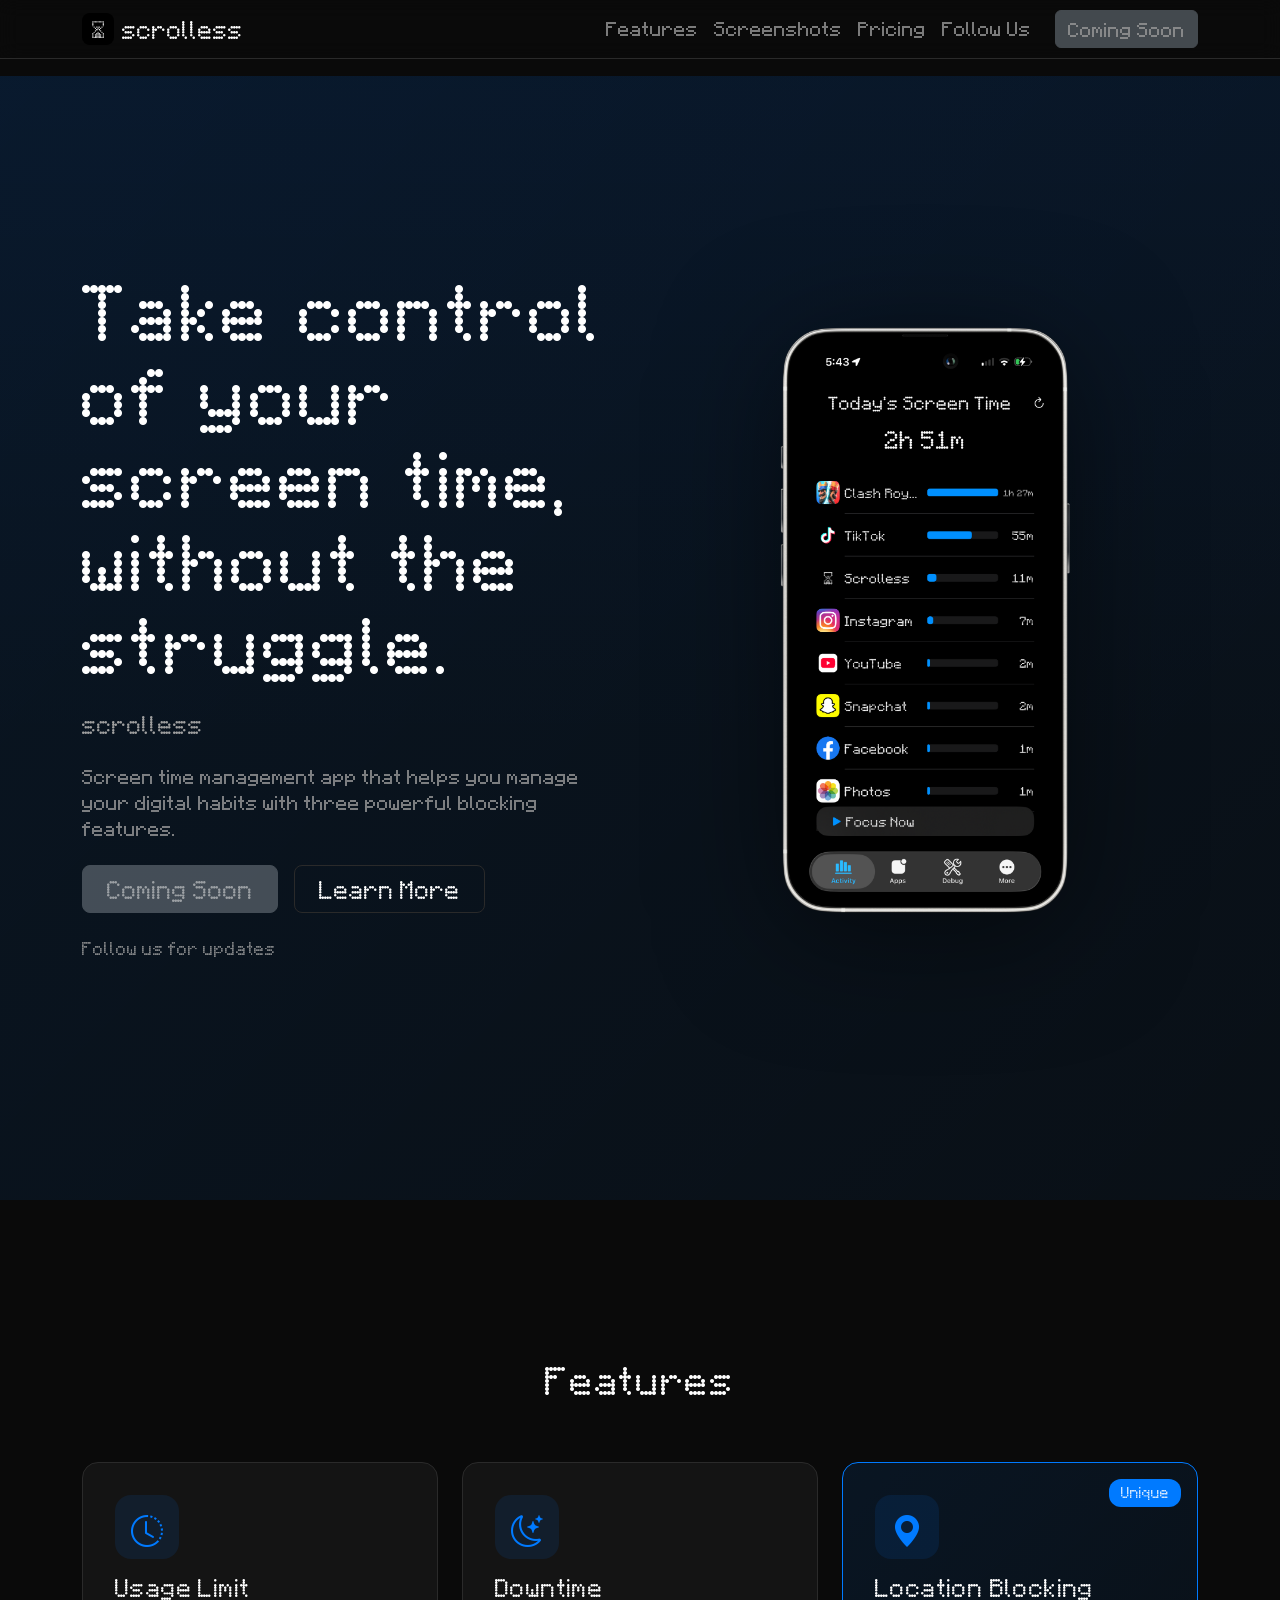
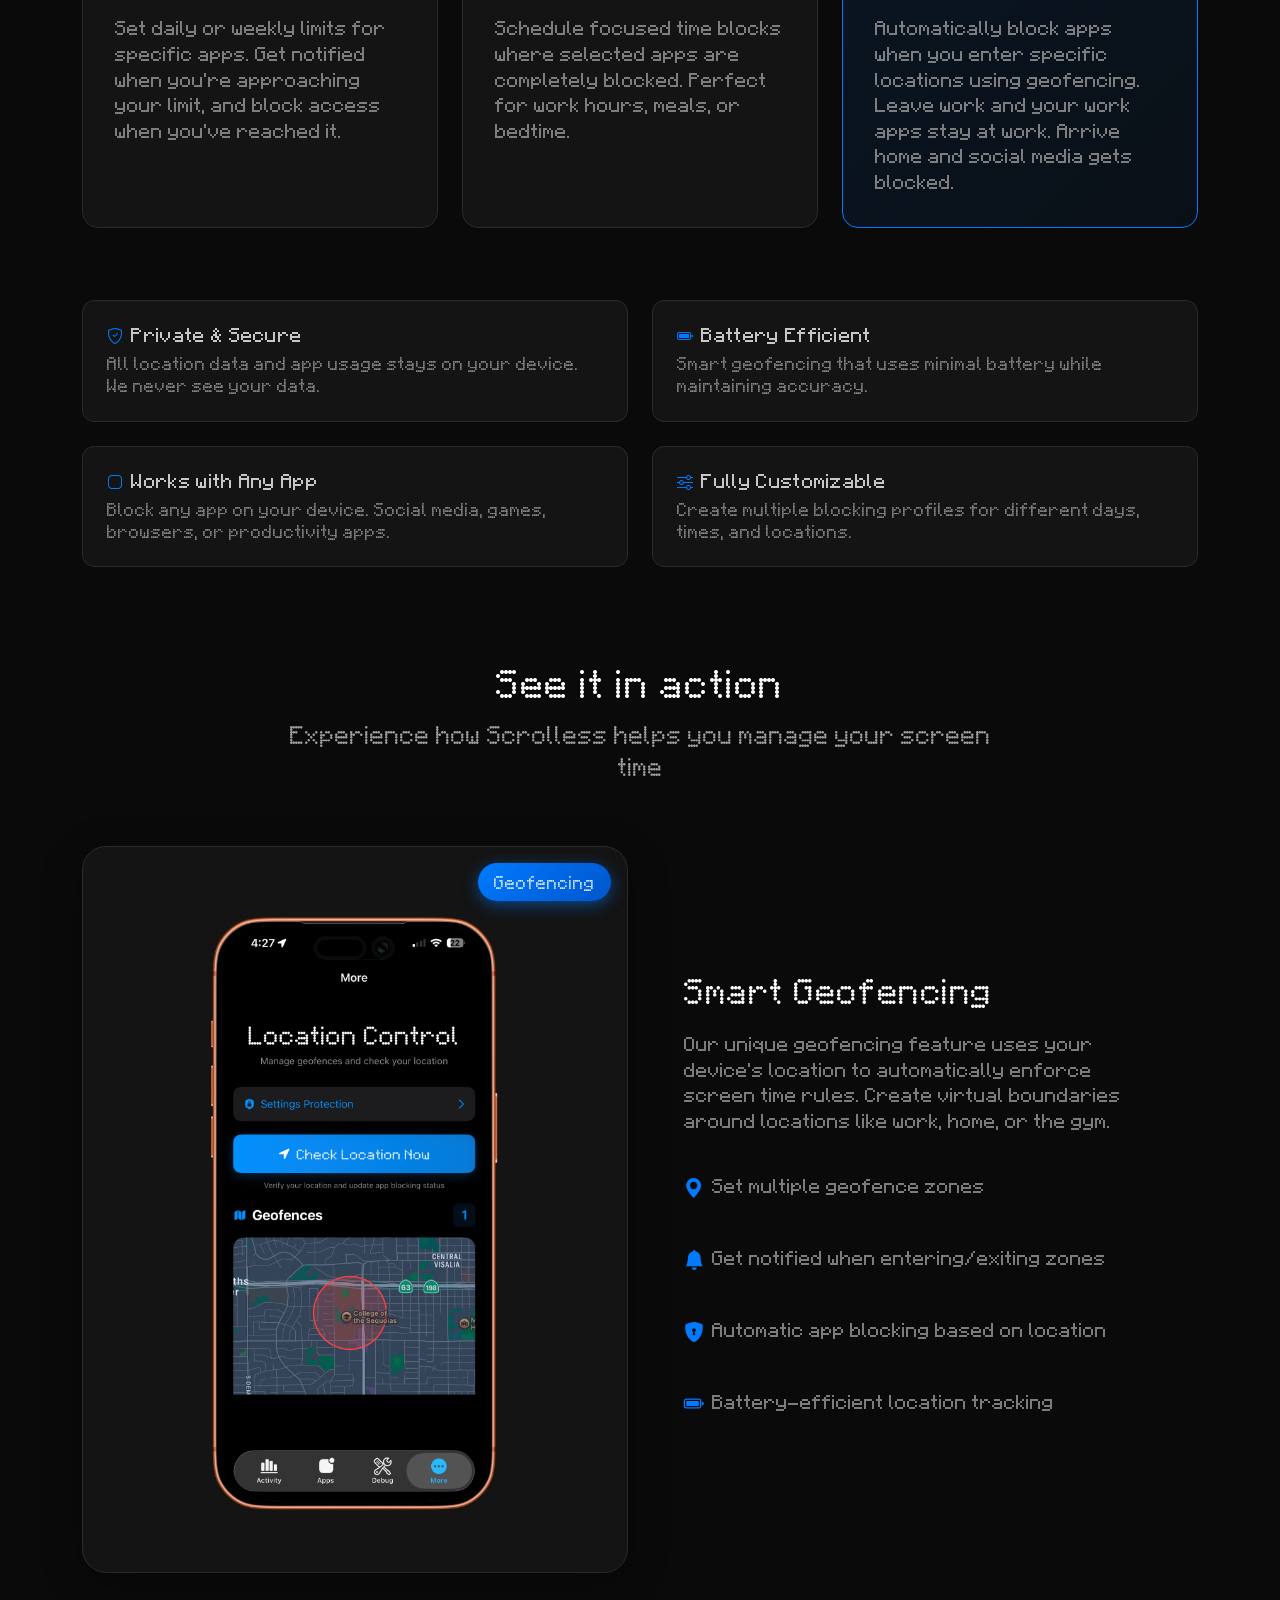
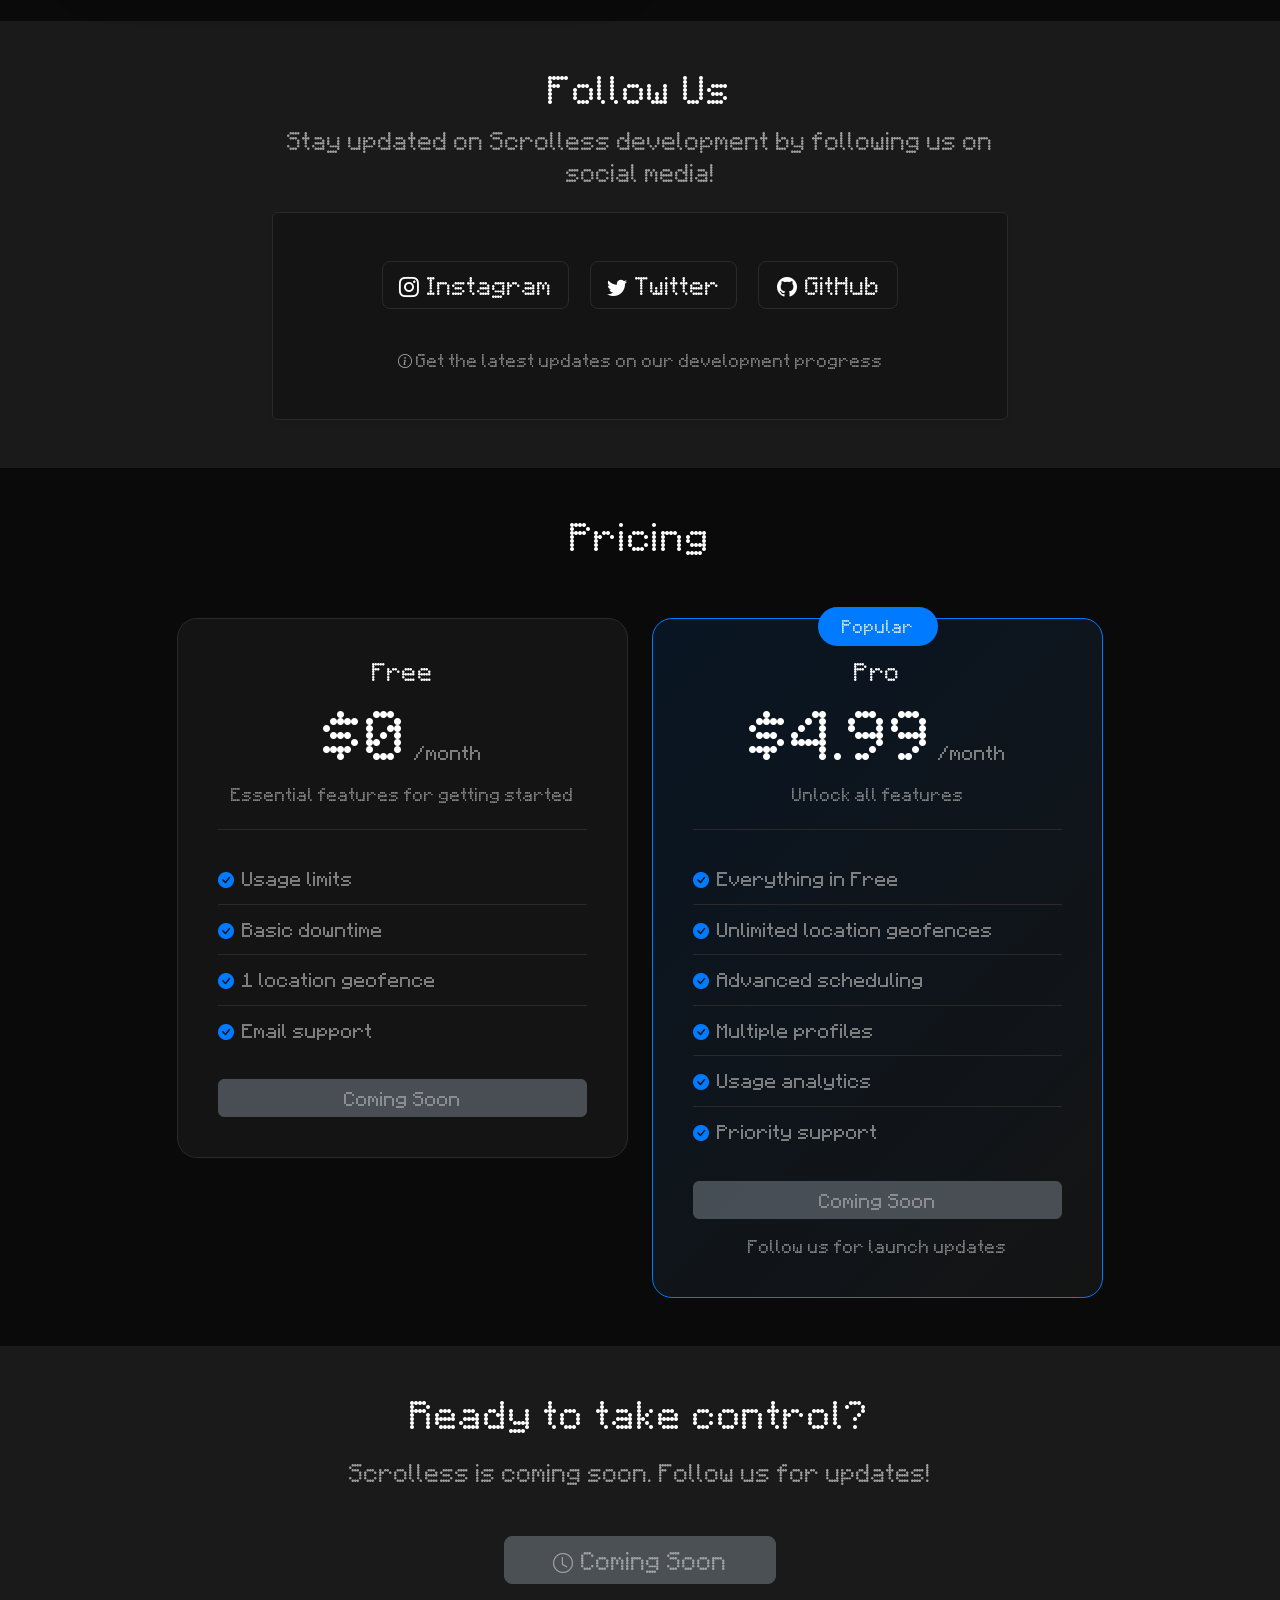
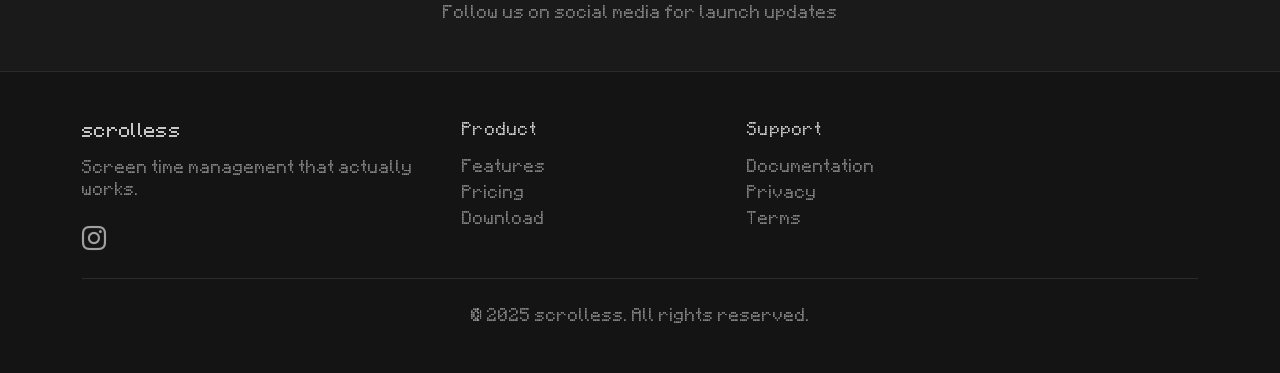
==== index.html @ 37e8c28b "Add files via upload initial website upload" ====
<!doctype html>
<html lang="en">
  <head>
    <meta charset="utf-8" />
    <meta name="viewport" content="width=device-width, initial-scale=1" />
    <title>Scrolless - Screen Time Management</title>
    <meta name="description" content="Take control of your screen time with Scrolless. Usage limits, downtime, and location-based blocking." />
    <!-- Bootstrap CSS (CDN) -->
    <link href="https://cdn.jsdelivr.net/npm/bootstrap@5.3.2/dist/css/bootstrap.min.css" rel="stylesheet" integrity="sha384-T3c6CoIi6uLrA9TneNEoa7RxnatzjcDSCmG1MXxSR1GAsXEV/Dwwykc2MPK8M2HN" crossorigin="anonymous">
    <!-- Bootstrap Icons -->
    <link rel="stylesheet" href="https://cdn.jsdelivr.net/npm/bootstrap-icons@1.11.3/font/bootstrap-icons.min.css">
    <link rel="stylesheet" href="styles/custom.css">
  </head>
  <body>
    <header>
      <nav class="navbar navbar-expand-lg navbar-dark fixed-top">
        <div class="container">
          <a class="navbar-brand d-flex align-items-center gap-2" href="#">
            <img src="assets/logo.svg" alt="Scrolless Logo" width="32" height="32">
            <span class="fw-bold">scrolless</span>
          </a>
          <button class="navbar-toggler" type="button" data-bs-toggle="collapse" data-bs-target="#navMenu" aria-controls="navMenu" aria-expanded="false" aria-label="Toggle navigation">
            <span class="navbar-toggler-icon"></span>
          </button>
          <div class="collapse navbar-collapse" id="navMenu">
            <ul class="navbar-nav ms-auto mb-2 mb-lg-0 align-items-center">
              <li class="nav-item"><a class="nav-link" href="#features">Features</a></li>
              <li class="nav-item"><a class="nav-link" href="#screenshots">Screenshots</a></li>
              <li class="nav-item"><a class="nav-link" href="#pricing">Pricing</a></li>
              <li class="nav-item"><a class="nav-link" href="#notify">Follow Us</a></li>
            </ul>
            <div class="btn btn-secondary ms-lg-3 disabled">Coming Soon</div>
          </div>
        </div>
      </nav>
    </header>

    <main>
      <section id="home" class="hero">
        <div class="container">
          <div class="row align-items-center min-vh-100">
            <div class="col-lg-6 order-2 order-lg-1">
              <h1 class="display-3 fw-bold mb-4">Take control of your screen time, without the struggle.</h1>
              <p class="lead mb-4 text-muted">scrolless</p>
              <p class="mb-4 text-muted">Screen time management app that helps you manage your digital habits with three powerful blocking features.</p>
              <div class="d-flex flex-wrap gap-3 mb-4">
                <div class="btn btn-secondary btn-lg px-4 disabled">
                  Coming Soon
                </div>
                <a class="btn btn-outline-light btn-lg px-4" href="#features">
                  Learn More
                </a>
              </div>
              <p class="text-muted small">Follow us for updates</p>
            </div>
            <div class="col-lg-6 mt-5 mt-lg-0 text-center order-1 order-lg-2">
              <div class="phone-mockup">
                <img src="assets/iphone1.png" alt="Scrolless app on iPhone" class="phone-image">
              </div>
            </div>
          </div>
        </div>
      </section>

      <section id="features" class="py-5">
        <div class="container">
          <div class="row text-center mb-5">
            <div class="col-lg-8 mx-auto">
              <h2 class="fw-bold mb-3 scroll-animate">Features</h2>
            </div>
          </div>
          <div class="row g-4 mb-5">
            <div class="col-md-4">
              <div class="feature-card h-100 scroll-animate scroll-animate-delay-1">
                <div class="feature-icon mb-3">
                  <i class="bi bi-clock-history"></i>
                </div>
                <h5 class="fw-bold mb-3">Usage Limit</h5>
                <p class="text-muted mb-0">Set daily or weekly limits for specific apps. Get notified when you're approaching your limit, and block access when you've reached it.</p>
              </div>
            </div>
            <div class="col-md-4">
              <div class="feature-card h-100 scroll-animate scroll-animate-delay-2">
                <div class="feature-icon mb-3">
                  <i class="bi bi-moon-stars"></i>
                </div>
                <h5 class="fw-bold mb-3">Downtime</h5>
                <p class="text-muted mb-0">Schedule focused time blocks where selected apps are completely blocked. Perfect for work hours, meals, or bedtime.</p>
              </div>
            </div>
            <div class="col-md-4">
              <div class="feature-card featured h-100 scroll-animate scroll-animate-delay-3">
                <div class="badge-new">Unique</div>
                <div class="feature-icon mb-3">
                  <i class="bi bi-geo-alt-fill"></i>
                </div>
                <h5 class="fw-bold mb-3">Location Blocking</h5>
                <p class="text-muted mb-0">Automatically block apps when you enter specific locations using geofencing. Leave work and your work apps stay at work. Arrive home and social media gets blocked.</p>
              </div>
            </div>
          </div>

          <div class="row g-4 mt-2">
            <div class="col-md-6">
              <div class="feature-detail scroll-animate">
                <h6 class="fw-bold mb-2"><i class="bi bi-shield-check me-2"></i>Private & Secure</h6>
                <p class="text-muted small mb-0">All location data and app usage stays on your device. We never see your data.</p>
              </div>
            </div>
            <div class="col-md-6">
              <div class="feature-detail scroll-animate scroll-animate-delay-1">
                <h6 class="fw-bold mb-2"><i class="bi bi-battery-full me-2"></i>Battery Efficient</h6>
                <p class="text-muted small mb-0">Smart geofencing that uses minimal battery while maintaining accuracy.</p>
              </div>
            </div>
            <div class="col-md-6">
              <div class="feature-detail scroll-animate scroll-animate-delay-2">
                <h6 class="fw-bold mb-2"><i class="bi bi-app me-2"></i>Works with Any App</h6>
                <p class="text-muted small mb-0">Block any app on your device. Social media, games, browsers, or productivity apps.</p>
              </div>
            </div>
            <div class="col-md-6">
              <div class="feature-detail scroll-animate scroll-animate-delay-3">
                <h6 class="fw-bold mb-2"><i class="bi bi-sliders me-2"></i>Fully Customizable</h6>
                <p class="text-muted small mb-0">Create multiple blocking profiles for different days, times, and locations.</p>
              </div>
            </div>
          </div>
        </div>
      </section>

      <section id="screenshots" class="py-5">
        <div class="container">
          <div class="row text-center mb-5">
            <div class="col-lg-8 mx-auto">
              <h2 class="fw-bold mb-3 scroll-animate">See it in action</h2>
              <p class="lead text-muted scroll-animate scroll-animate-delay-1">Experience how Scrolless helps you manage your screen time</p>
            </div>
          </div>
          <div class="row g-4 align-items-center">
            <div class="col-lg-6">
              <div class="screenshot-card scroll-animate scroll-animate-delay-1">
                <div class="screenshot-badge">Geofencing</div>
                <img src="assets/iphonegeo.png" alt="Geofencing feature" class="screenshot-image">
                <div class="screenshot-overlay">
                  <h5 class="fw-bold mb-2">Location-Based Blocking</h5>
                  <p class="text-muted small mb-0">Set up geofences to automatically block apps when you enter specific locations</p>
                </div>
              </div>
            </div>
            <div class="col-lg-6">
              <div class="screenshot-content scroll-animate scroll-animate-delay-2">
                <h3 class="fw-bold mb-4">Smart Geofencing</h3>
                <p class="text-muted mb-4">Our unique geofencing feature uses your device's location to automatically enforce screen time rules. Create virtual boundaries around locations like work, home, or the gym.</p>
                <ul class="screenshot-features">
                  <li class="mb-3">
                    <i class="bi bi-geo-alt-fill text-primary me-2"></i>
                    <span>Set multiple geofence zones</span>
                  </li>
                  <li class="mb-3">
                    <i class="bi bi-bell-fill text-primary me-2"></i>
                    <span>Get notified when entering/exiting zones</span>
                  </li>
                  <li class="mb-3">
                    <i class="bi bi-shield-lock-fill text-primary me-2"></i>
                    <span>Automatic app blocking based on location</span>
                  </li>
                  <li class="mb-3">
                    <i class="bi bi-battery-full text-primary me-2"></i>
                    <span>Battery-efficient location tracking</span>
                  </li>
                </ul>
              </div>
            </div>
          </div>
        </div>
      </section>

      <section id="notify" class="py-5 bg-section">
        <div class="container">
          <div class="row justify-content-center">
            <div class="col-lg-8 text-center">
              <div class="scroll-animate">
                <h2 class="fw-bold mb-3">Follow Us</h2>
                <p class="lead text-muted mb-4">Stay updated on Scrolless development by following us on social media!</p>
              </div>
              <div class="card shadow-sm border-0 bg-secondary scroll-animate scroll-animate-delay-1">
                <div class="card-body p-4 p-md-5">
                  <div class="social-links">
                    <a href="https://www.instagram.com/scrollesshq/" target="_blank" rel="noopener noreferrer" class="btn btn-outline-light btn-lg me-3 mb-3">
                      <i class="bi bi-instagram me-2"></i>Instagram
                    </a>
                    <a href="#" class="btn btn-outline-light btn-lg me-3 mb-3">
                      <i class="bi bi-twitter me-2"></i>Twitter
                    </a>
                    <a href="#" class="btn btn-outline-light btn-lg mb-3">
                      <i class="bi bi-github me-2"></i>GitHub
                    </a>
                  </div>
                  <div class="mt-4">
                    <p class="text-muted small mb-0">
                      <i class="bi bi-info-circle me-1"></i>Get the latest updates on our development progress
                    </p>
                  </div>
                </div>
              </div>
            </div>
          </div>
        </div>
      </section>

      <section id="pricing" class="py-5">
        <div class="container">
          <div class="row text-center mb-5">
            <div class="col-lg-8 mx-auto">
              <h2 class="fw-bold mb-3 scroll-animate">Pricing</h2>
            </div>
          </div>
          <div class="row g-4 justify-content-center">
            <div class="col-md-6 col-lg-5">
              <div class="pricing-card scroll-animate scroll-animate-delay-1">
                <div class="pricing-header mb-4">
                  <h5 class="fw-bold mb-2">Free</h5>
                  <div class="pricing-amount">
                    <span class="display-4 fw-bold">$0</span>
                    <span class="text-muted">/month</span>
                  </div>
                  <p class="text-muted small mb-0">Essential features for getting started</p>
                </div>
                <ul class="pricing-features mb-4">
                  <li><i class="bi bi-check-circle-fill me-2"></i>Usage limits</li>
                  <li><i class="bi bi-check-circle-fill me-2"></i>Basic downtime</li>
                  <li><i class="bi bi-check-circle-fill me-2"></i>1 location geofence</li>
                  <li><i class="bi bi-check-circle-fill me-2"></i>Email support</li>
                </ul>
                <div class="btn btn-secondary w-100 disabled">Coming Soon</div>
              </div>
            </div>
            <div class="col-md-6 col-lg-5">
              <div class="pricing-card featured scroll-animate scroll-animate-delay-2">
                <div class="badge-popular">Popular</div>
                <div class="pricing-header mb-4">
                  <h5 class="fw-bold mb-2">Pro</h5>
                  <div class="pricing-amount">
                    <span class="display-4 fw-bold">$4.99</span>
                    <span class="text-muted">/month</span>
                  </div>
                  <p class="text-muted small mb-0">Unlock all features</p>
                </div>
                <ul class="pricing-features mb-4">
                  <li><i class="bi bi-check-circle-fill me-2"></i>Everything in Free</li>
                  <li><i class="bi bi-check-circle-fill me-2"></i>Unlimited location geofences</li>
                  <li><i class="bi bi-check-circle-fill me-2"></i>Advanced scheduling</li>
                  <li><i class="bi bi-check-circle-fill me-2"></i>Multiple profiles</li>
                  <li><i class="bi bi-check-circle-fill me-2"></i>Usage analytics</li>
                  <li><i class="bi bi-check-circle-fill me-2"></i>Priority support</li>
                </ul>
                <div class="btn btn-secondary w-100 disabled">Coming Soon</div>
                <p class="text-muted small text-center mt-3 mb-0">Follow us for launch updates</p>
              </div>
            </div>
          </div>
        </div>
      </section>

      <section id="download" class="py-5 bg-section text-center">
        <div class="container">
          <div class="row justify-content-center">
            <div class="col-lg-8">
              <h2 class="fw-bold mb-4 scroll-animate">Ready to take control?</h2>
              <p class="lead text-muted mb-5 scroll-animate scroll-animate-delay-1">Scrolless is coming soon. Follow us for updates!</p>
              <div class="scroll-animate scroll-animate-delay-2">
                <div class="btn btn-secondary btn-lg px-5 disabled">
                  <i class="bi bi-clock me-2"></i>Coming Soon
                </div>
                <p class="text-muted small mt-3 mb-0">Follow us on social media for launch updates</p>
              </div>
            </div>
          </div>
        </div>
      </section>
    </main>

    <footer class="py-5">
      <div class="container">
        <div class="row g-4">
          <div class="col-md-6 col-lg-4">
            <h6 class="fw-bold mb-3">scrolless</h6>
            <p class="text-muted small mb-3">Screen time management that actually works.</p>
            <div class="d-flex gap-3">
              <a href="https://www.instagram.com/scrollesshq/" target="_blank" rel="noopener noreferrer" class="text-muted text-decoration-none" aria-label="Follow us on Instagram">
                <i class="bi bi-instagram" style="font-size: 1.5rem;"></i>
              </a>
            </div>
          </div>
          <div class="col-md-3 col-6">
            <h6 class="fw-bold mb-3 small">Product</h6>
            <ul class="list-unstyled">
              <li><a href="#features" class="text-muted text-decoration-none small">Features</a></li>
              <li><a href="#pricing" class="text-muted text-decoration-none small">Pricing</a></li>
              <li><a href="#download" class="text-muted text-decoration-none small">Download</a></li>
            </ul>
          </div>
          <div class="col-md-3 col-6">
            <h6 class="fw-bold mb-3 small">Support</h6>
            <ul class="list-unstyled">
              <li><a href="#" class="text-muted text-decoration-none small">Documentation</a></li>
              <li><a href="#" class="text-muted text-decoration-none small">Privacy</a></li>
              <li><a href="#" class="text-muted text-decoration-none small">Terms</a></li>
        </ul>
          </div>
        </div>
        <hr class="my-4 border-secondary">
        <div class="text-center">
          <p class="mb-0 text-muted small">© 2025 scrolless. All rights reserved.</p>
        </div>
      </div>
    </footer>

    <!-- Bootstrap JS bundle (Popper included) -->
    <script src="https://cdn.jsdelivr.net/npm/bootstrap@5.3.2/dist/js/bootstrap.bundle.min.js" integrity="sha384-C6RzsynM9kWDrMNeT87bh95OGNyZPhcTNXj1NW7RuBCsyN/o0jlpcV8Qyq46cDfL" crossorigin="anonymous"></script>
    <!-- Smooth scroll script -->
    <script>
      document.querySelectorAll('a[href^="#"]').forEach(anchor => {
        anchor.addEventListener('click', function (e) {
          e.preventDefault();
          const target = document.querySelector(this.getAttribute('href'));
          if (target) {
            const offset = 80;
            const targetPosition = target.getBoundingClientRect().top + window.pageYOffset - offset;
            window.scrollTo({
              top: targetPosition,
              behavior: 'smooth'
            });
          }
        });
      });

      // Scroll animation observer
      const observerOptions = {
        threshold: 0.2,
        rootMargin: '0px 0px -100px 0px'
      };

      const observer = new IntersectionObserver((entries) => {
        entries.forEach(entry => {
          if (entry.isIntersecting) {
            entry.target.classList.add('animated');
            observer.unobserve(entry.target);
          }
        });
      }, observerOptions);

      // Observe all elements with scroll-animate class
      document.querySelectorAll('.scroll-animate').forEach(el => {
        observer.observe(el);
      });

      // Navbar scroll effect
      const navbar = document.querySelector('.navbar');
      let lastScroll = 0;

      window.addEventListener('scroll', () => {
        const currentScroll = window.pageYOffset;
        
        if (currentScroll > 50) {
          navbar.classList.add('scrolled');
        } else {
          navbar.classList.remove('scrolled');
        }

        lastScroll = currentScroll;
      });

      // Add parallax effect to hero section
      window.addEventListener('scroll', () => {
        const scrolled = window.pageYOffset;
        const hero = document.querySelector('.hero');
        if (hero && scrolled < window.innerHeight) {
          hero.style.transform = `translateY(${scrolled * 0.5}px)`;
          hero.style.opacity = 1 - (scrolled / window.innerHeight) * 0.5;
        }
      });

      // Add cursor trail effect (optional modern touch)
      let cursorTrail = [];
      const maxTrailLength = 20;

      document.addEventListener('mousemove', (e) => {
        cursorTrail.push({ x: e.clientX, y: e.clientY, time: Date.now() });
        
        if (cursorTrail.length > maxTrailLength) {
          cursorTrail.shift();
        }

        // Remove old trail points
        cursorTrail = cursorTrail.filter(point => Date.now() - point.time < 1000);
      });

      // Social media link tracking (optional analytics)
      document.querySelectorAll('.social-links a').forEach(link => {
        link.addEventListener('click', function() {
          // Optional: Add analytics tracking here
          console.log('Social media link clicked:', this.href);
        });
      });
    </script>
  </body>
</html>
---- styles/custom.css ----
/* Dark mode theme for Scrolless */

/* Custom Font */
@font-face {
  font-family: 'Minecart LCD';
  src: url('../fonts/Minecart LCD.ttf') format('truetype');
  font-weight: normal;
  font-style: normal;
  font-display: swap;
  font-feature-settings: normal;
}

:root {
  --bs-primary: #007AFF;
  --bs-primary-rgb: 0, 122, 255;
  --bg-primary: #0a0a0a;
  --bg-secondary: #141414;
  --bg-section: #1a1a1a;
  --text-primary: #ffffff;
  --text-secondary: #a0a0a0;
  --border-color: #2a2a2a;
}

* {
  scroll-behavior: smooth;
  font-family: 'Minecart LCD', monospace !important;
  -webkit-font-smoothing: antialiased;
  -moz-osx-font-smoothing: grayscale;
  text-rendering: optimizeLegibility;
}

/* Ensure text maintains 1:1 aspect ratio - no squishing or stretching */
*, *::before, *::after {
  font-stretch: normal;
  font-variation-settings: normal;
}

/* Prevent text distortion - text elements should never be scaled or skewed */
h1, h2, h3, h4, h5, h6, p, span, a, li, td, th, label, .text-muted, .lead, small, .small, .fw-bold, .fw-semibold {
  font-stretch: normal !important;
  transform: none !important;
  font-variation-settings: normal !important;
}

/* Ensure text inside transformed containers maintains aspect ratio */
.feature-card:hover h5,
.feature-card:hover p,
.screenshot-card:hover h5,
.screenshot-card:hover p,
.review-card:hover p,
.pricing-card:hover h5,
.pricing-card:hover p {
  transform: none !important;
  font-stretch: normal !important;
}

body {
  font-family: 'Minecart LCD', monospace;
  background-color: var(--bg-primary);
  color: var(--text-primary);
  padding-top: 76px;
  line-height: 1.6;
  font-stretch: normal;
  font-variation-settings: normal;
}

/* Ensure all text elements maintain 1:1 aspect ratio */
body, p, span, div, a, li, ul, ol, td, th, label, input, textarea, select, button {
  font-stretch: normal !important;
  font-variation-settings: normal !important;
}

/* Navbar */
.navbar {
  background-color: rgba(10, 10, 10, 0.8) !important;
  backdrop-filter: blur(10px);
  border-bottom: 1px solid var(--border-color);
}

.navbar-brand {
  color: var(--text-primary) !important;
  font-size: 1.25rem;
}

.navbar-brand img {
  border-radius: 8px;
  object-fit: cover;
}

.nav-link {
  color: var(--text-secondary) !important;
  transition: color 0.2s ease;
}

.nav-link:hover {
  color: var(--text-primary) !important;
}

/* Hero Section */
.hero {
  background: var(--bg-primary);
  padding: 6rem 0 8rem 0;
  min-height: 100vh;
  display: flex;
  align-items: center;
  margin-bottom: 4rem;
  position: relative;
  z-index: 1;
}

/* Features Section */
#features {
  padding-top: 6rem !important;
  position: relative;
  z-index: 2;
}

.min-vh-100 {
  min-height: 100vh;
}

/* Phone Mockup */
.phone-mockup {
  position: relative;
  display: inline-block;
}

.phone-image {
  max-width: 100%;
  height: auto;
  max-height: 600px;
  width: auto;
  display: block;
  margin: 0 auto;
  filter: drop-shadow(0 20px 60px rgba(0, 0, 0, .5));
  animation: slideUpFadeIn 1s ease-out;
}

@keyframes slideUpFadeIn {
  from {
    opacity: 0;
    transform: translateY(600px);
  }
  to {
    opacity: 1;
    transform: translateY(0);
  }
}

/* Scroll Animation Classes */
.scroll-animate {
  opacity: 0;
  transform: translateY(40px);
  transition: opacity 0.6s ease-out, transform 0.6s ease-out;
}

.scroll-animate.animated {
  opacity: 1;
  transform: translateY(0);
}

.scroll-animate-delay-1 {
  transition-delay: 0.1s;
}

.scroll-animate-delay-2 {
  transition-delay: 0.2s;
}

.scroll-animate-delay-3 {
  transition-delay: 0.3s;
}

/* Modern Animations */
@keyframes float {
  0%, 100% {
    transform: translateY(0px);
  }
  50% {
    transform: translateY(-20px);
  }
}

@keyframes gradient {
  0% {
    background-position: 0% 50%;
  }
  50% {
    background-position: 100% 50%;
  }
  100% {
    background-position: 0% 50%;
  }
}

@keyframes glow {
  0%, 100% {
    box-shadow: 0 0 20px rgba(0, 122, 255, 0.3);
  }
  50% {
    box-shadow: 0 0 40px rgba(0, 122, 255, 0.6);
  }
}

@keyframes pulse {
  0%, 100% {
    transform: scale(1);
  }
  50% {
    transform: scale(1.05);
  }
}

@keyframes slideInLeft {
  from {
    opacity: 0;
    transform: translateX(-50px);
  }
  to {
    opacity: 1;
    transform: translateX(0);
  }
}

@keyframes slideInRight {
  from {
    opacity: 0;
    transform: translateX(50px);
  }
  to {
    opacity: 1;
    transform: translateX(0);
  }
}

/* Floating animation for hero phone */
.phone-image {
  animation: slideUpFadeIn 1s ease-out, float 6s ease-in-out infinite 1s;
}

/* Gradient background animation */
.hero {
  background: linear-gradient(180deg, rgba(0, 102, 255, 0.05), transparent 60%);
  position: relative;
  overflow: hidden;
}

.hero::before {
  content: '';
  position: absolute;
  top: 0;
  left: 0;
  right: 0;
  bottom: 0;
  background: linear-gradient(135deg, rgba(0, 122, 255, 0.1) 0%, rgba(0, 122, 255, 0.05) 50%, transparent 100%);
  background-size: 200% 200%;
  animation: gradient 15s ease infinite;
  pointer-events: none;
  z-index: 0;
}

.hero > .container {
  position: relative;
  z-index: 1;
}

/* Enhanced button hover effects */
.btn-primary {
  position: relative;
  overflow: hidden;
  transition: all 0.3s ease;
}

.btn-primary::before {
  content: '';
  position: absolute;
  top: 50%;
  left: 50%;
  width: 0;
  height: 0;
  border-radius: 50%;
  background: rgba(255, 255, 255, 0.3);
  transform: translate(-50%, -50%);
  transition: width 0.6s, height 0.6s;
}

.btn-primary:hover::before {
  width: 300px;
  height: 300px;
}

.btn-primary:hover {
  transform: translateY(-2px);
  box-shadow: 0 10px 30px rgba(0, 122, 255, 0.5);
}

/* Feature Cards Enhanced */
.feature-card {
  background: var(--bg-secondary);
  border: 1px solid var(--border-color);
  border-radius: 16px;
  padding: 2rem;
  transition: all 0.4s cubic-bezier(0.175, 0.885, 0.32, 1.275);
  position: relative;
  overflow: hidden;
}

.feature-card::before {
  content: '';
  position: absolute;
  top: 0;
  left: -100%;
  width: 100%;
  height: 100%;
  background: linear-gradient(90deg, transparent, rgba(0, 122, 255, 0.1), transparent);
  transition: left 0.5s;
}

.feature-card:hover::before {
  left: 100%;
}

.feature-card:hover {
  transform: translateY(-8px) scale(1.02);
  border-color: var(--bs-primary);
  box-shadow: 0 20px 40px rgba(0, 122, 255, 0.3);
}

.feature-icon {
  transition: all 0.4s ease;
}

.feature-card:hover .feature-icon {
  transform: scale(1.1) rotate(5deg);
  animation: glow 2s ease-in-out infinite;
}

/* Screenshot Section */
.screenshot-card {
  position: relative;
  border-radius: 24px;
  overflow: hidden;
  background: var(--bg-secondary);
  border: 1px solid var(--border-color);
  transition: all 0.4s cubic-bezier(0.175, 0.885, 0.32, 1.275);
  box-shadow: 0 10px 40px rgba(0, 0, 0, 0.3);
}

.screenshot-card:hover {
  transform: translateY(-10px) scale(1.02);
  box-shadow: 0 20px 60px rgba(0, 122, 255, 0.4);
  border-color: var(--bs-primary);
}

.screenshot-badge {
  position: absolute;
  top: 1rem;
  right: 1rem;
  background: linear-gradient(135deg, var(--bs-primary), #0056CC);
  color: white;
  padding: 0.5rem 1rem;
  border-radius: 20px;
  font-size: 0.875rem;
  font-weight: normal;
  z-index: 2;
  animation: pulse 2s ease-in-out infinite;
  box-shadow: 0 4px 15px rgba(0, 122, 255, 0.5);
}

.screenshot-image {
  width: 100%;
  height: auto;
  display: block;
  transition: transform 0.6s cubic-bezier(0.175, 0.885, 0.32, 1.275);
}

.screenshot-card:hover .screenshot-image {
  transform: scale(1.1);
}

.screenshot-overlay {
  position: absolute;
  bottom: 0;
  left: 0;
  right: 0;
  background: linear-gradient(to top, rgba(0, 0, 0, 0.9), transparent);
  padding: 2rem;
  transform: translateY(100%);
  transition: transform 0.4s ease;
}

.screenshot-card:hover .screenshot-overlay {
  transform: translateY(0);
}

.screenshot-card-small {
  background: var(--bg-secondary);
  border: 1px solid var(--border-color);
  border-radius: 16px;
  overflow: hidden;
  transition: all 0.4s ease;
  cursor: pointer;
}

.screenshot-card-small:hover {
  transform: translateY(-8px);
  border-color: var(--bs-primary);
  box-shadow: 0 15px 40px rgba(0, 122, 255, 0.3);
}

.screenshot-card-small .screenshot-image {
  transition: transform 0.4s ease;
}

.screenshot-card-small:hover .screenshot-image {
  transform: scale(1.1);
}

.screenshot-caption {
  padding: 1.5rem;
  background: var(--bg-secondary);
}

.screenshot-content {
  padding: 2rem;
}

.screenshot-features {
  list-style: none;
  padding: 0;
}

.screenshot-features li {
  display: flex;
  align-items: center;
  padding: 0.75rem 0;
  color: var(--text-secondary);
  transition: all 0.3s ease;
}

.screenshot-features li:hover {
  color: var(--text-primary);
  transform: translateX(10px);
}

.screenshot-features i {
  font-size: 1.25rem;
}

/* Navbar glow on scroll */
.navbar {
  transition: all 0.3s ease;
}

.navbar.scrolled {
  background-color: rgba(10, 10, 10, 0.95) !important;
  box-shadow: 0 4px 20px rgba(0, 122, 255, 0.2);
}

/* Review cards enhanced */
.review-card {
  transition: all 0.4s ease;
  position: relative;
}

.review-card::after {
  content: '';
  position: absolute;
  top: 0;
  left: 0;
  right: 0;
  bottom: 0;
  border-radius: 16px;
  padding: 2px;
  background: linear-gradient(135deg, var(--bs-primary), transparent);
  -webkit-mask: linear-gradient(#fff 0 0) content-box, linear-gradient(#fff 0 0);
  -webkit-mask-composite: xor;
  mask: linear-gradient(#fff 0 0) content-box, linear-gradient(#fff 0 0);
  mask-composite: exclude;
  opacity: 0;
  transition: opacity 0.4s ease;
}

.review-card:hover::after {
  opacity: 1;
}

.review-card:hover {
  transform: translateY(-5px);
  box-shadow: 0 15px 40px rgba(0, 122, 255, 0.2);
}

/* Pricing cards enhanced */
.pricing-card {
  transition: all 0.4s cubic-bezier(0.175, 0.885, 0.32, 1.275);
  position: relative;
}

.pricing-card::before {
  content: '';
  position: absolute;
  top: -2px;
  left: -2px;
  right: -2px;
  bottom: -2px;
  background: linear-gradient(135deg, var(--bs-primary), #0056CC, var(--bs-primary));
  border-radius: 20px;
  opacity: 0;
  z-index: -1;
  transition: opacity 0.4s ease;
  background-size: 200% 200%;
  animation: gradient 3s ease infinite;
}

.pricing-card:hover::before {
  opacity: 0.3;
}

.pricing-card:hover {
  transform: translateY(-10px) scale(1.02);
}

/* Feature Cards */
.feature-card {
  background: var(--bg-secondary);
  border: 1px solid var(--border-color);
  border-radius: 16px;
  padding: 2rem;
  transition: all 0.3s ease;
  position: relative;
}

.feature-card:hover {
  transform: translateY(-4px);
  border-color: var(--bs-primary);
  box-shadow: 0 10px 30px rgba(0, 122, 255, 0.2);
}

.feature-card.featured {
  background: linear-gradient(135deg, rgba(0, 122, 255, 0.1) 0%, rgba(0, 122, 255, 0.05) 100%);
  border-color: var(--bs-primary);
}

.badge-new {
  position: absolute;
  top: 1rem;
  right: 1rem;
  background: var(--bs-primary);
  color: white;
  padding: 0.25rem 0.75rem;
  border-radius: 12px;
  font-size: 0.75rem;
  font-weight: normal;
}

.feature-icon {
  width: 64px;
  height: 64px;
  background: rgba(0, 122, 255, 0.1);
  border-radius: 16px;
  display: flex;
  align-items: center;
  justify-content: center;
  font-size: 2rem;
  color: var(--bs-primary);
  margin-bottom: 1rem;
}

.feature-detail {
  padding: 1.5rem;
  background: var(--bg-secondary);
  border: 1px solid var(--border-color);
  border-radius: 12px;
}

.feature-detail i {
  color: var(--bs-primary);
}

/* Section Backgrounds */
.bg-section {
  background-color: var(--bg-section);
}

/* Review Cards */
.review-card {
  background: var(--bg-secondary);
  border: 1px solid var(--border-color);
  border-radius: 16px;
  padding: 2rem;
}

.review-author {
  display: flex;
  align-items: center;
  gap: 1rem;
}

.author-avatar {
  width: 48px;
  height: 48px;
  border-radius: 50%;
  background: var(--bs-primary);
  color: white;
  display: flex;
  align-items: center;
  justify-content: center;
  font-weight: normal;
  font-size: 1.25rem;
}

.author-name {
  font-weight: normal;
  color: var(--text-primary);
}

.review-text {
  color: var(--text-secondary);
  margin: 0;
  line-height: 1.6;
}

/* Pricing Cards */
.pricing-card {
  background: var(--bg-secondary);
  border: 1px solid var(--border-color);
  border-radius: 20px;
  padding: 2.5rem;
  position: relative;
  transition: all 0.3s ease;
}

.pricing-card:hover {
  transform: translateY(-4px);
  box-shadow: 0 10px 40px rgba(0, 0, 0, 0.3);
}

.pricing-card.featured {
  border-color: var(--bs-primary);
  background: linear-gradient(135deg, rgba(0, 122, 255, 0.1) 0%, var(--bg-secondary) 100%);
}

.badge-popular {
  position: absolute;
  top: -12px;
  left: 50%;
  transform: translateX(-50%);
  background: var(--bs-primary);
  color: white;
  padding: 0.5rem 1.5rem;
  border-radius: 20px;
  font-size: 0.875rem;
  font-weight: normal;
}

.pricing-header {
  text-align: center;
  padding-bottom: 1.5rem;
  border-bottom: 1px solid var(--border-color);
}

.pricing-amount {
  margin: 1rem 0;
}

.pricing-features {
  list-style: none;
  padding: 0;
  margin: 0;
}

.pricing-features li {
  padding: 0.75rem 0;
  color: var(--text-secondary);
  border-bottom: 1px solid var(--border-color);
}

.pricing-features li:last-child {
  border-bottom: none;
}

.pricing-features i {
  color: var(--bs-primary);
}

/* Buttons */
.btn-primary {
  background-color: var(--bs-primary);
  border-color: var(--bs-primary);
  color: white;
  font-weight: normal;
  transition: all 0.2s ease;
}

.btn-primary:hover {
  background-color: #0056CC;
  border-color: #0056CC;
  transform: translateY(-2px);
  box-shadow: 0 4px 12px rgba(0, 122, 255, 0.4);
}

.btn-outline-light {
  border-color: var(--border-color);
  color: var(--text-primary);
}

.btn-outline-light:hover {
  background-color: var(--bg-secondary);
  border-color: var(--bs-primary);
  color: var(--text-primary);
}

/* Social media buttons */
.social-links .btn {
  transition: all 0.3s ease;
  min-width: 140px;
}

.social-links .btn:hover {
  transform: translateY(-2px);
}

.social-links .btn[href*="instagram"]:hover {
  border-color: #E4405F;
  color: #E4405F;
}

.social-links .btn[href*="twitter"]:hover {
  border-color: #1DA1F2;
  color: #1DA1F2;
}

.social-links .btn[href*="github"]:hover {
  border-color: #333;
  color: #fff;
  background-color: #333;
}

/* Disabled buttons */
.btn.disabled,
.btn:disabled {
  opacity: 0.6;
  cursor: not-allowed;
}

/* Typography */
h1, h2, h3, h4, h5, h6 {
  color: var(--text-primary);
  letter-spacing: 0.02em;
  font-feature-settings: normal;
  font-stretch: normal !important;
  transform: none !important;
  font-variation-settings: normal !important;
  font-weight: normal;
}

/* Remove all bold styling - ensure everything is normal weight */
.fw-bold,
h1.fw-bold,
h2.fw-bold,
h3.fw-bold,
h4.fw-bold,
h5.fw-bold,
h6.fw-bold,
h1, h2, h3, h4, h5, h6,
.fw-semibold,
strong,
b {
  font-weight: normal !important;
}

.display-1, .display-2, .display-3, .display-4, .display-5, .display-6 {
  letter-spacing: 0.01em;
  line-height: 1.2;
  word-spacing: normal;
}

h1, .display-3, .display-4 {
  letter-spacing: 0.01em;
  word-spacing: 0.05em;
}

/* Hero heading specific - ensure no squishing */
.hero h1,
.hero .display-3 {
  letter-spacing: 0.02em !important;
  word-spacing: 0.1em !important;
  line-height: 1.3 !important;
  font-stretch: normal !important;
  white-space: normal;
  max-width: 100%;
}

.text-muted {
  color: var(--text-secondary) !important;
}

.lead {
  color: var(--text-secondary);
}

/* Email Signup Form */
#notify .card {
  background-color: var(--bg-secondary) !important;
  border: 1px solid var(--border-color) !important;
}

.email-signup-form .form-control {
  background-color: var(--bg-primary);
  border: 1px solid var(--border-color);
  color: var(--text-primary);
  transition: all 0.3s ease;
}

.email-signup-form .form-control:hover {
  border-color: rgba(0, 122, 255, 0.5);
}

.email-signup-form .form-control:focus {
  background-color: var(--bg-primary);
  border-color: var(--bs-primary);
  color: var(--text-primary);
  box-shadow: 0 0 0 0.2rem rgba(0, 122, 255, 0.25);
}

.email-signup-form .form-control::placeholder {
  color: var(--text-secondary);
  opacity: 0.7;
}

.email-signup-form .btn-primary {
  background-color: var(--bs-primary);
  border-color: var(--bs-primary);
  transition: all 0.3s ease;
}

.email-signup-form .btn-primary:hover {
  background-color: #0056CC;
  border-color: #0056CC;
  transform: translateY(-2px);
  box-shadow: 0 4px 12px rgba(0, 122, 255, 0.4);
}

#signupMessage {
  animation: slideUpFadeIn 0.5s ease-out;
}

#signupMessage.alert-success {
  background-color: rgba(25, 135, 84, 0.1);
  border: 1px solid rgba(25, 135, 84, 0.3);
  color: #75b798;
}

/* Footer */
footer {
  background-color: var(--bg-secondary);
  border-top: 1px solid var(--border-color);
}

footer a:hover {
  color: var(--text-primary) !important;
}

footer a[href*="instagram"] {
  transition: all 0.3s ease;
}

footer a[href*="instagram"]:hover {
  color: #E4405F !important;
  transform: translateY(-3px);
}

/* Responsive */
@media (max-width: 768px) {
  .hero {
    padding: 4rem 0 6rem 0;
    text-align: center;
    margin-bottom: 3rem;
  }

  #features {
    padding-top: 4rem !important;
  }

  .display-3 {
    font-size: 2rem;
  }

  /* Hero buttons - stack vertically on tablet */
  .hero .d-flex.flex-wrap {
    flex-direction: column;
    align-items: stretch;
  }

  .hero .btn-lg {
    width: 100%;
    padding: 0.75rem 1.5rem;
    font-size: 1rem;
  }

  .hero h1,
  .hero .display-3 {
    letter-spacing: 0.02em !important;
    word-spacing: 0.1em !important;
    line-height: 1.3 !important;
    font-stretch: normal !important;
  }

  .phone-image {
    max-height: 480px;
  }

  .pricing-card {
    padding: 2rem;
  }
}

@media (max-width: 576px) {
  body {
    padding-top: 70px;
  }

  .phone-image {
    max-height: 400px;
  }

  .hero {
    padding: 3rem 0 12rem 0;
    margin-bottom: 6rem;
    min-height: auto;
  }

  .hero .min-vh-100 {
    min-height: auto;
  }

  .hero .order-2 {
    margin-bottom: 4rem;
    padding-bottom: 3rem;
  }

  .hero .order-2 p:last-child {
    margin-bottom: 2rem !important;
  }

  /* Hero buttons - full width on mobile */
  .hero .d-flex.flex-wrap {
    flex-direction: column;
    align-items: stretch;
    gap: 1rem !important;
  }

  .hero .btn-lg {
    width: 100%;
    padding: 0.875rem 1.25rem;
    font-size: 0.95rem;
  }

  #features {
    padding-top: 8rem !important;
    margin-top: 2rem;
  }

  #features .container {
    padding-top: 2rem;
  }

  .hero .order-1 {
    margin-top: 0 !important;
    margin-bottom: 2rem;
  }

  .feature-card,
  .review-card,
  .pricing-card {
    padding: 1.5rem;
  }
}

/* Smooth animations */
@keyframes fadeIn {
  from {
    opacity: 0;
    transform: translateY(20px);
  }
  to {
    opacity: 1;
    transform: translateY(0);
  }
}

.feature-card,
.review-card,
.pricing-card {
  animation: fadeIn 0.6s ease-out;
}
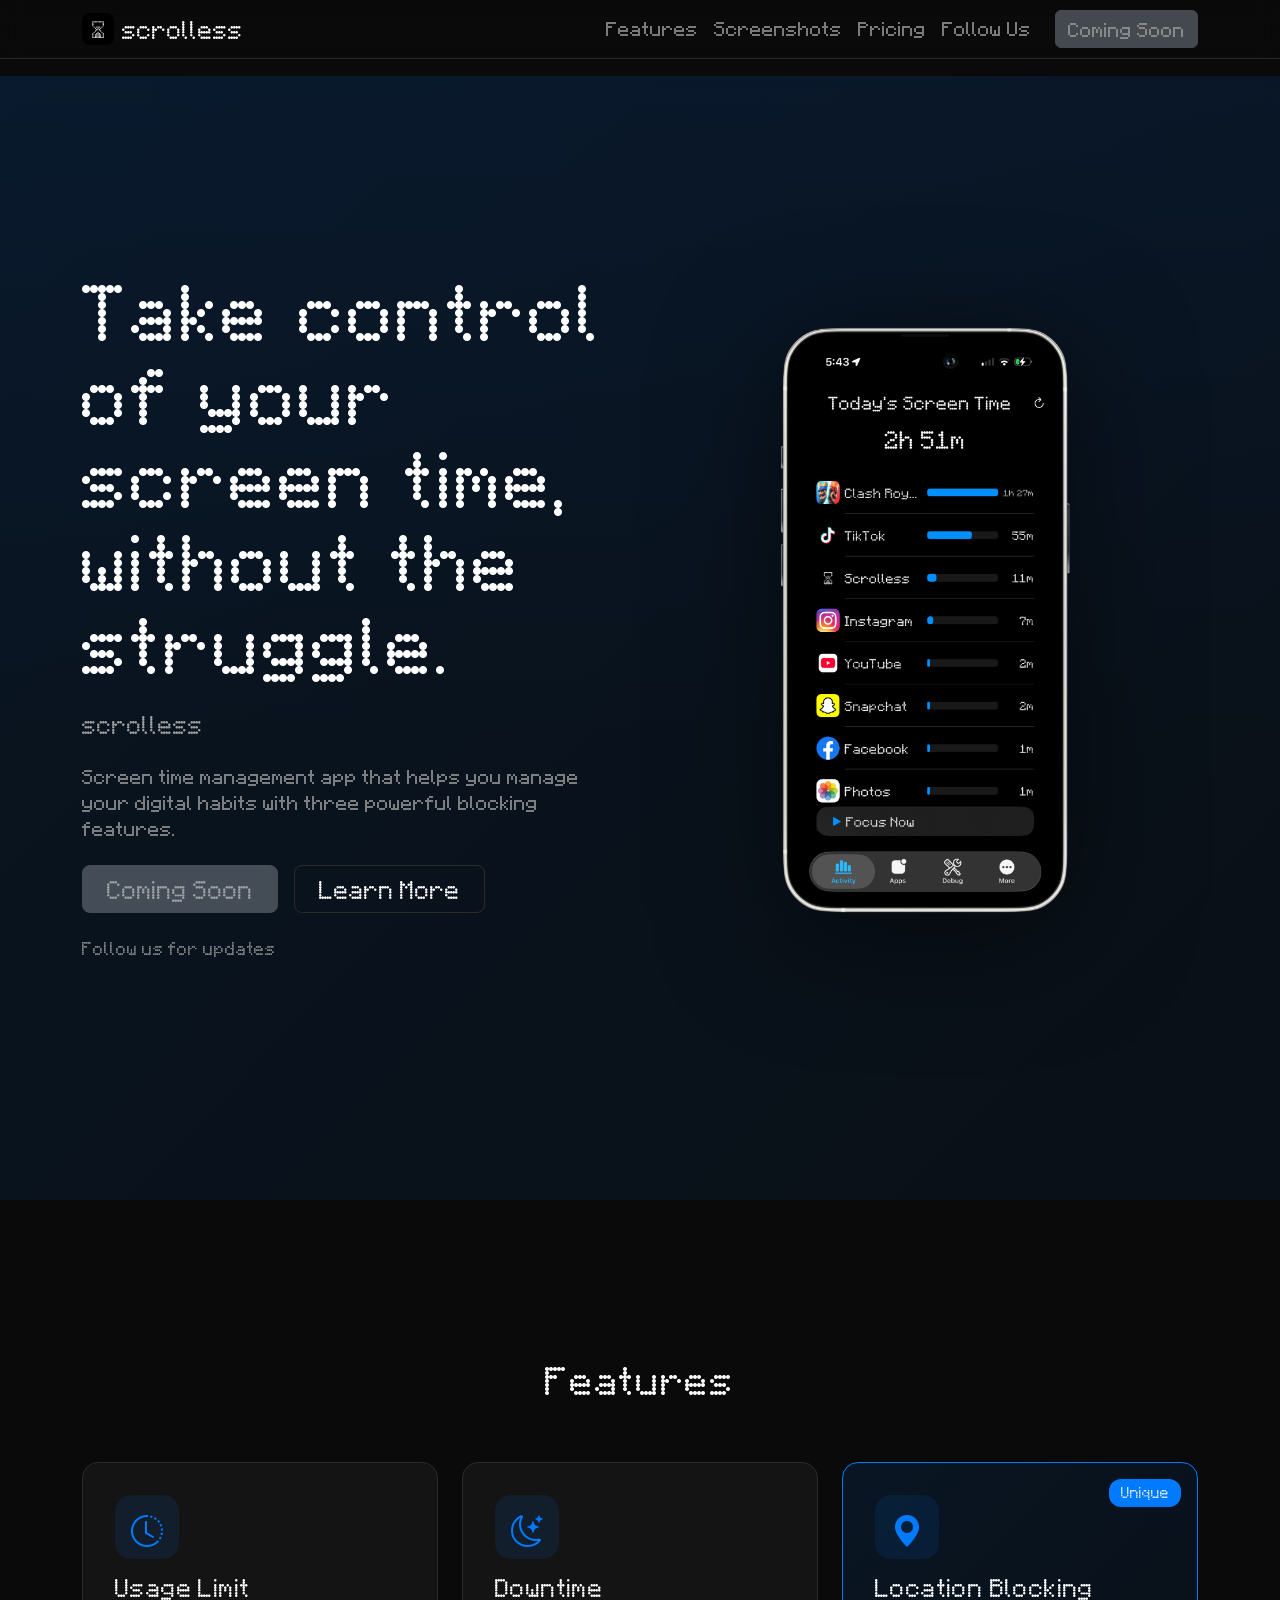
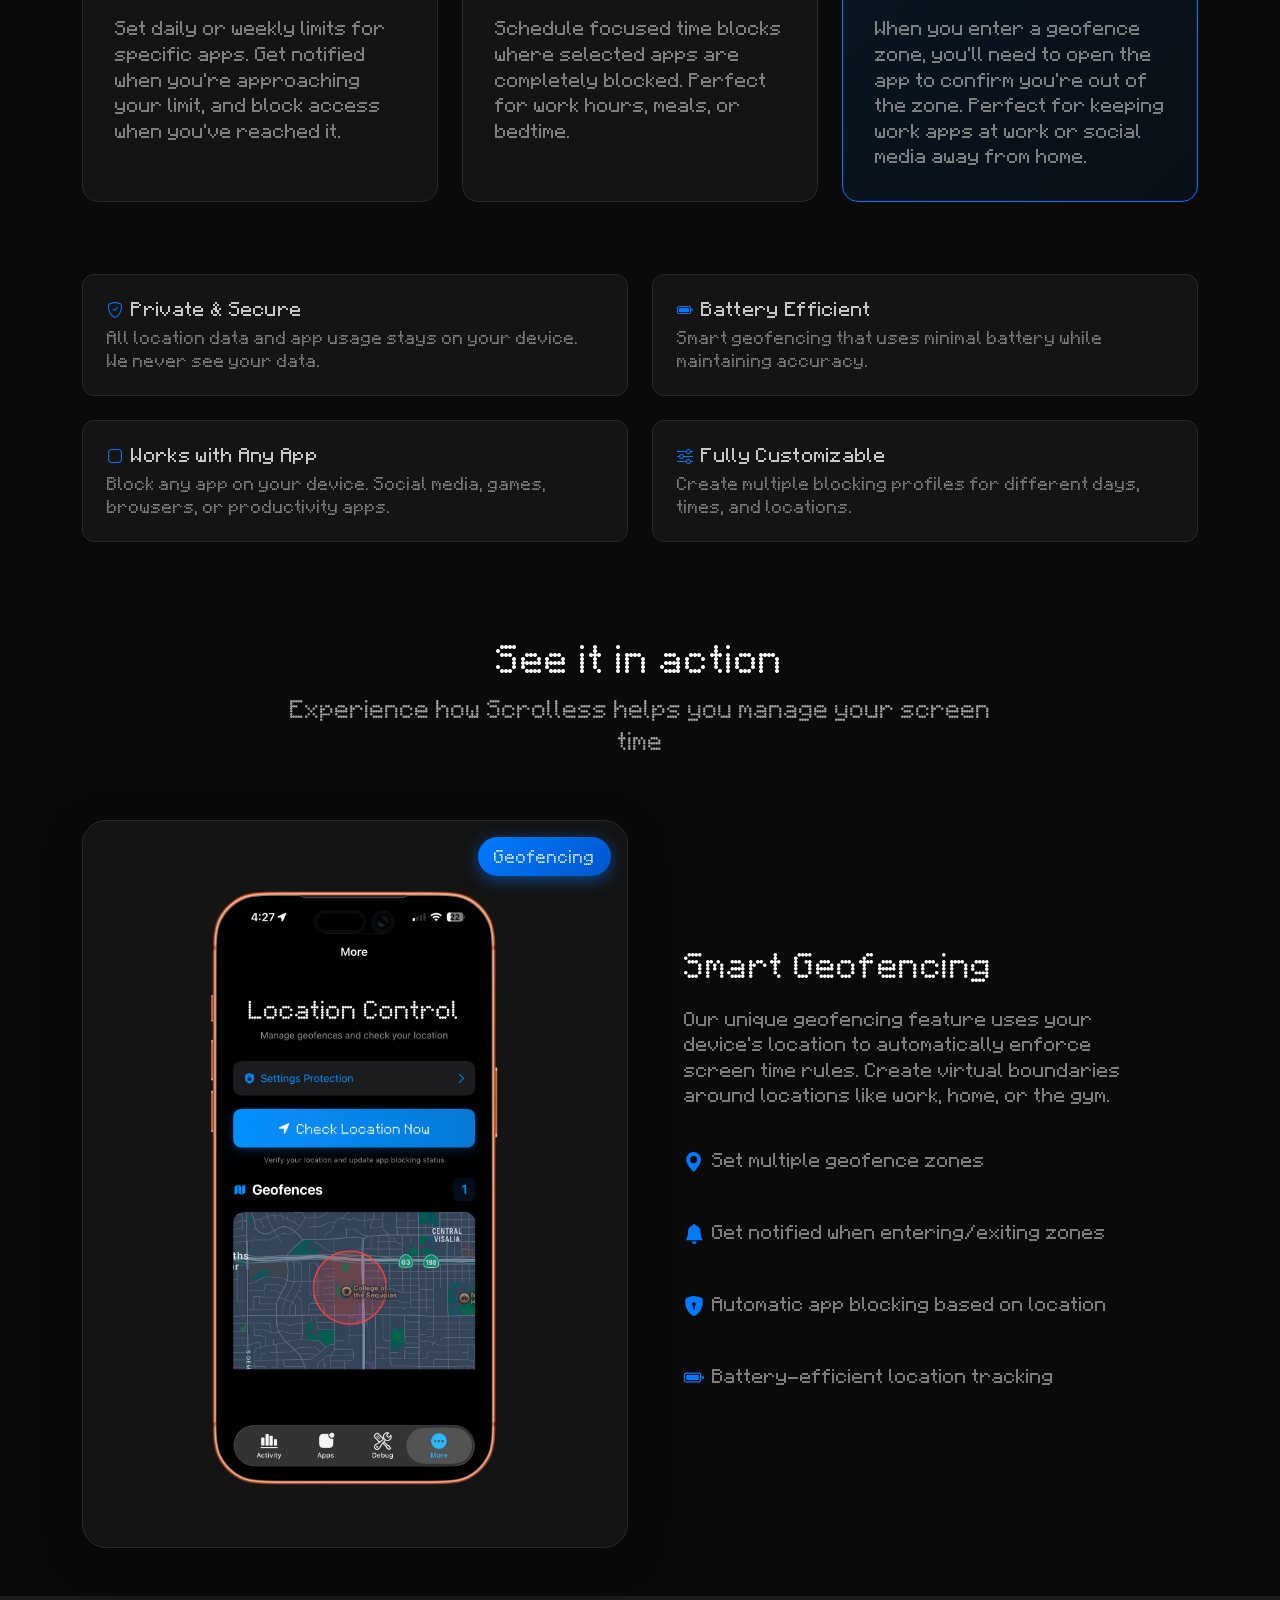
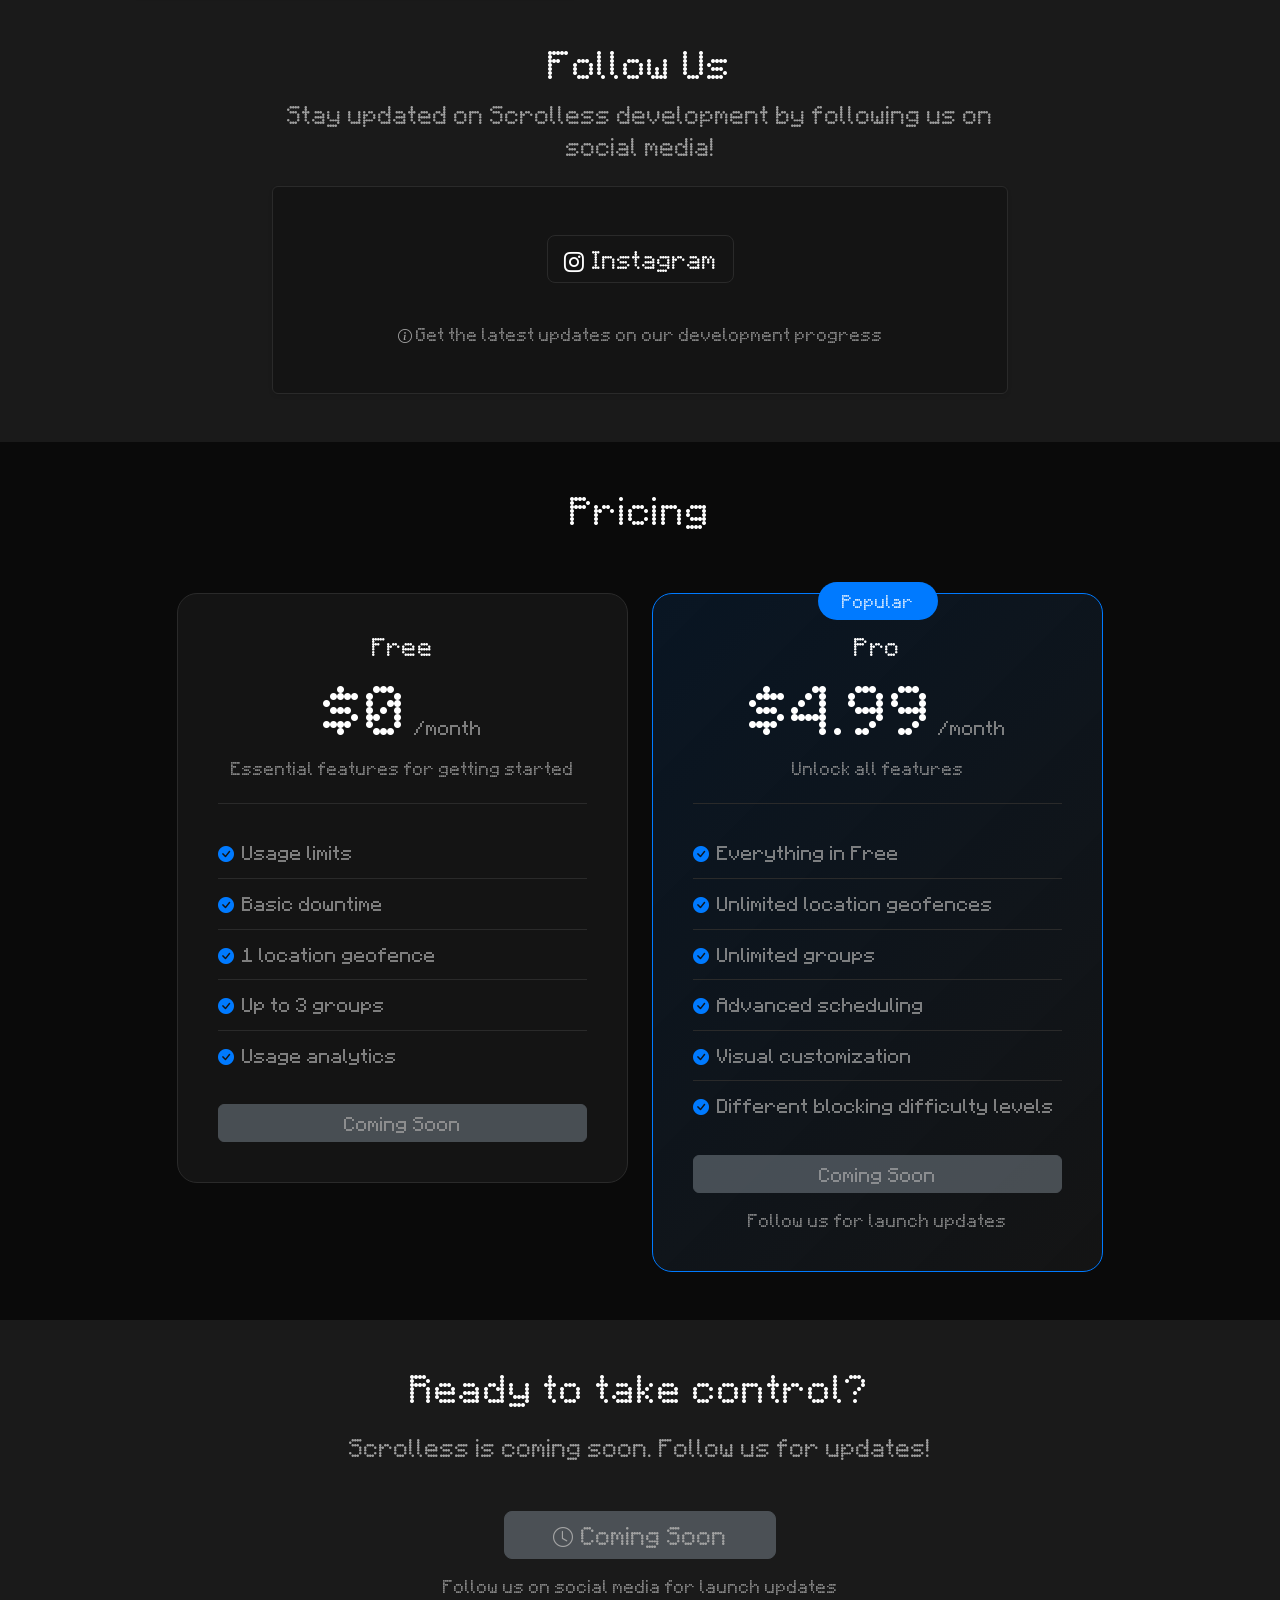
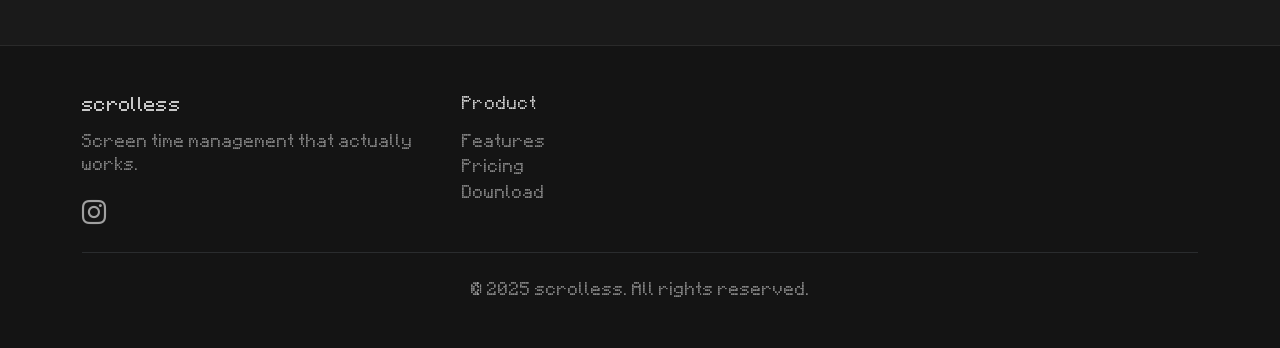
==== commit c0c34ccd: "Add files via upload" ====
--- a/index.html
+++ b/index.html
@@ -10,6 +10,9 @@
     <!-- Bootstrap Icons -->
     <link rel="stylesheet" href="https://cdn.jsdelivr.net/npm/bootstrap-icons@1.11.3/font/bootstrap-icons.min.css">
     <link rel="stylesheet" href="styles/custom.css">
+    <!-- Favicon -->
+    <link rel="icon" type="image/svg+xml" href="assets/logo.svg">
+    <link rel="apple-touch-icon" href="assets/logo.svg">
   </head>
   <body>
     <header>
@@ -95,7 +98,7 @@
                   <i class="bi bi-geo-alt-fill"></i>
                 </div>
                 <h5 class="fw-bold mb-3">Location Blocking</h5>
-                <p class="text-muted mb-0">Automatically block apps when you enter specific locations using geofencing. Leave work and your work apps stay at work. Arrive home and social media gets blocked.</p>
+                <p class="text-muted mb-0">When you enter a geofence zone, you'll need to open the app to confirm you're out of the zone. Perfect for keeping work apps at work or social media away from home.</p>
               </div>
             </div>
           </div>
@@ -187,14 +190,8 @@
               <div class="card shadow-sm border-0 bg-secondary scroll-animate scroll-animate-delay-1">
                 <div class="card-body p-4 p-md-5">
                   <div class="social-links">
-                    <a href="https://www.instagram.com/scrollesshq/" target="_blank" rel="noopener noreferrer" class="btn btn-outline-light btn-lg me-3 mb-3">
+                    <a href="https://www.instagram.com/scrollesshq/" target="_blank" rel="noopener noreferrer" class="btn btn-outline-light btn-lg mb-3">
                       <i class="bi bi-instagram me-2"></i>Instagram
-                    </a>
-                    <a href="#" class="btn btn-outline-light btn-lg me-3 mb-3">
-                      <i class="bi bi-twitter me-2"></i>Twitter
-                    </a>
-                    <a href="#" class="btn btn-outline-light btn-lg mb-3">
-                      <i class="bi bi-github me-2"></i>GitHub
                     </a>
                   </div>
                   <div class="mt-4">
@@ -231,7 +228,8 @@
                   <li><i class="bi bi-check-circle-fill me-2"></i>Usage limits</li>
                   <li><i class="bi bi-check-circle-fill me-2"></i>Basic downtime</li>
                   <li><i class="bi bi-check-circle-fill me-2"></i>1 location geofence</li>
-                  <li><i class="bi bi-check-circle-fill me-2"></i>Email support</li>
+                  <li><i class="bi bi-check-circle-fill me-2"></i>Up to 3 groups</li>
+                  <li><i class="bi bi-check-circle-fill me-2"></i>Usage analytics</li>
                 </ul>
                 <div class="btn btn-secondary w-100 disabled">Coming Soon</div>
               </div>
@@ -250,10 +248,10 @@
                 <ul class="pricing-features mb-4">
                   <li><i class="bi bi-check-circle-fill me-2"></i>Everything in Free</li>
                   <li><i class="bi bi-check-circle-fill me-2"></i>Unlimited location geofences</li>
+                  <li><i class="bi bi-check-circle-fill me-2"></i>Unlimited groups</li>
                   <li><i class="bi bi-check-circle-fill me-2"></i>Advanced scheduling</li>
-                  <li><i class="bi bi-check-circle-fill me-2"></i>Multiple profiles</li>
-                  <li><i class="bi bi-check-circle-fill me-2"></i>Usage analytics</li>
-                  <li><i class="bi bi-check-circle-fill me-2"></i>Priority support</li>
+                  <li><i class="bi bi-check-circle-fill me-2"></i>Visual customization</li>
+                  <li><i class="bi bi-check-circle-fill me-2"></i>Different blocking difficulty levels</li>
                 </ul>
                 <div class="btn btn-secondary w-100 disabled">Coming Soon</div>
                 <p class="text-muted small text-center mt-3 mb-0">Follow us for launch updates</p>
@@ -300,14 +298,6 @@
               <li><a href="#pricing" class="text-muted text-decoration-none small">Pricing</a></li>
               <li><a href="#download" class="text-muted text-decoration-none small">Download</a></li>
             </ul>
-          </div>
-          <div class="col-md-3 col-6">
-            <h6 class="fw-bold mb-3 small">Support</h6>
-            <ul class="list-unstyled">
-              <li><a href="#" class="text-muted text-decoration-none small">Documentation</a></li>
-              <li><a href="#" class="text-muted text-decoration-none small">Privacy</a></li>
-              <li><a href="#" class="text-muted text-decoration-none small">Terms</a></li>
-        </ul>
           </div>
         </div>
         <hr class="my-4 border-secondary">
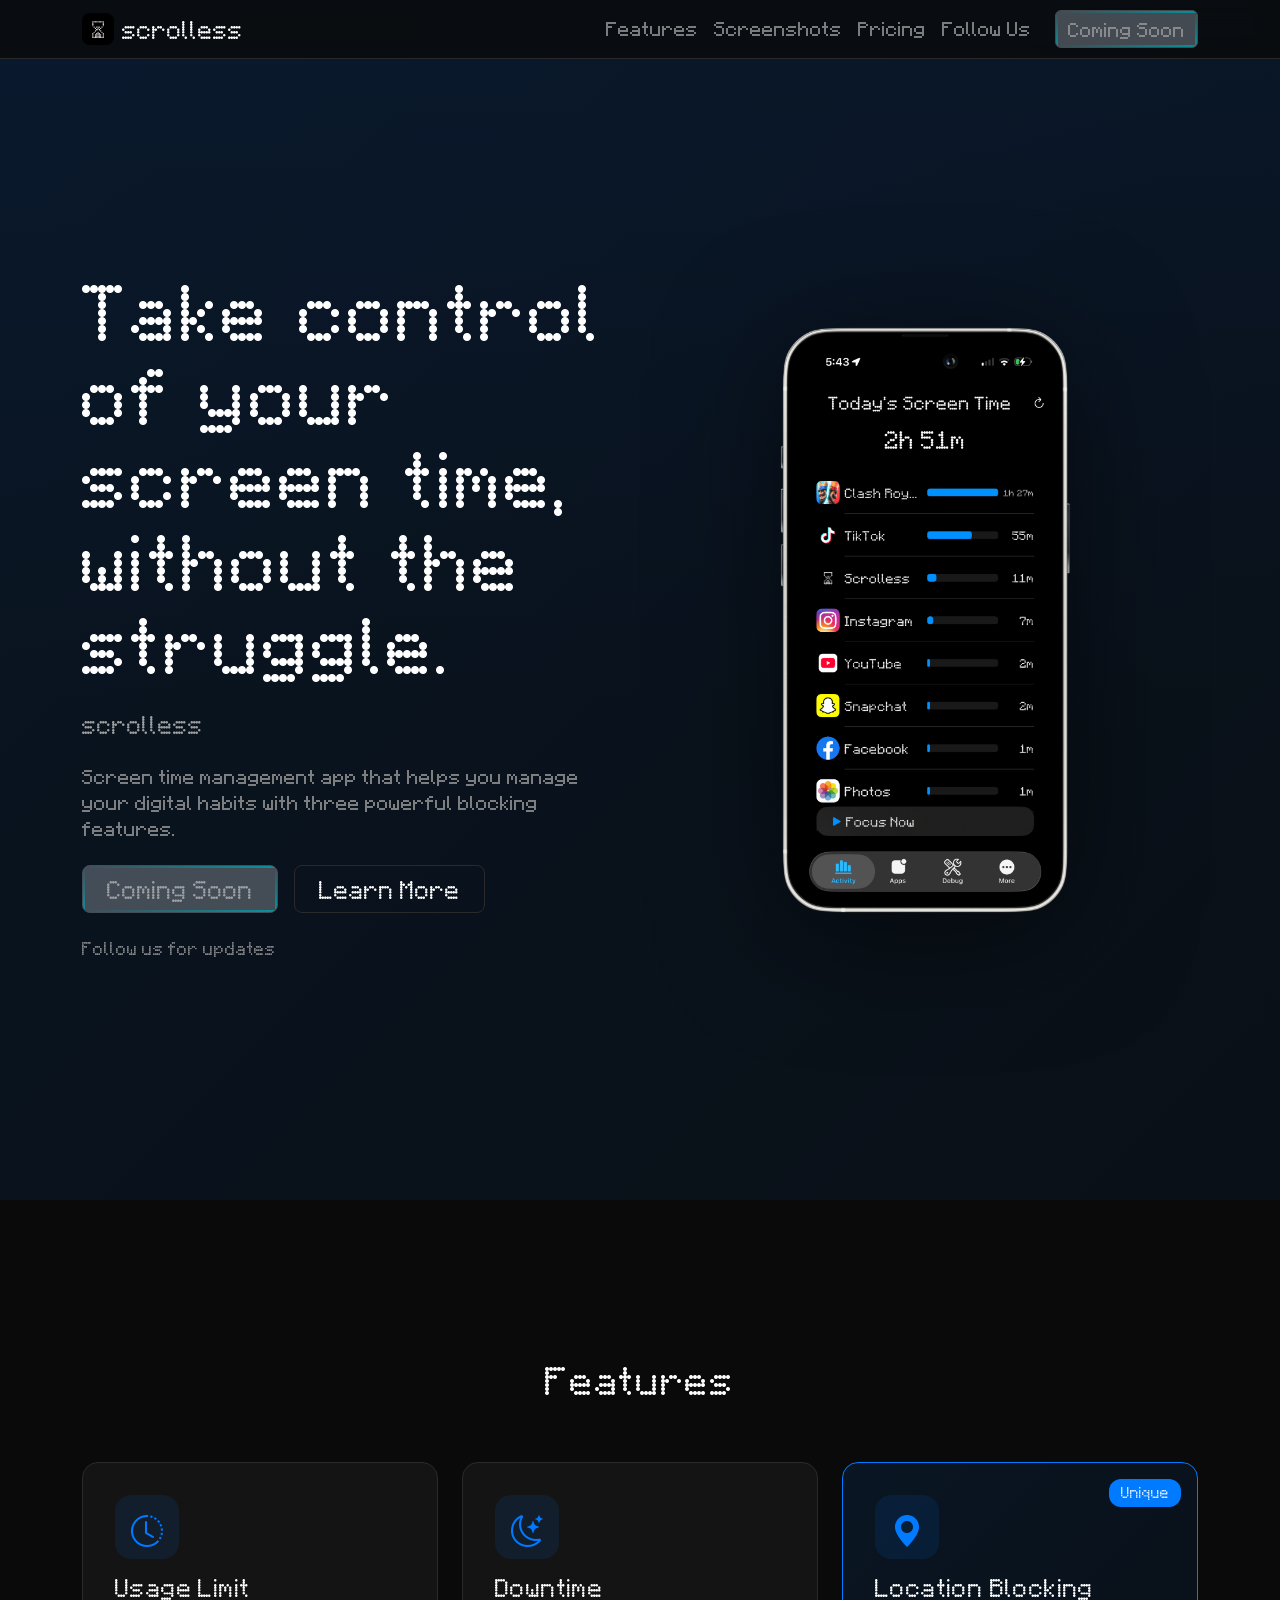
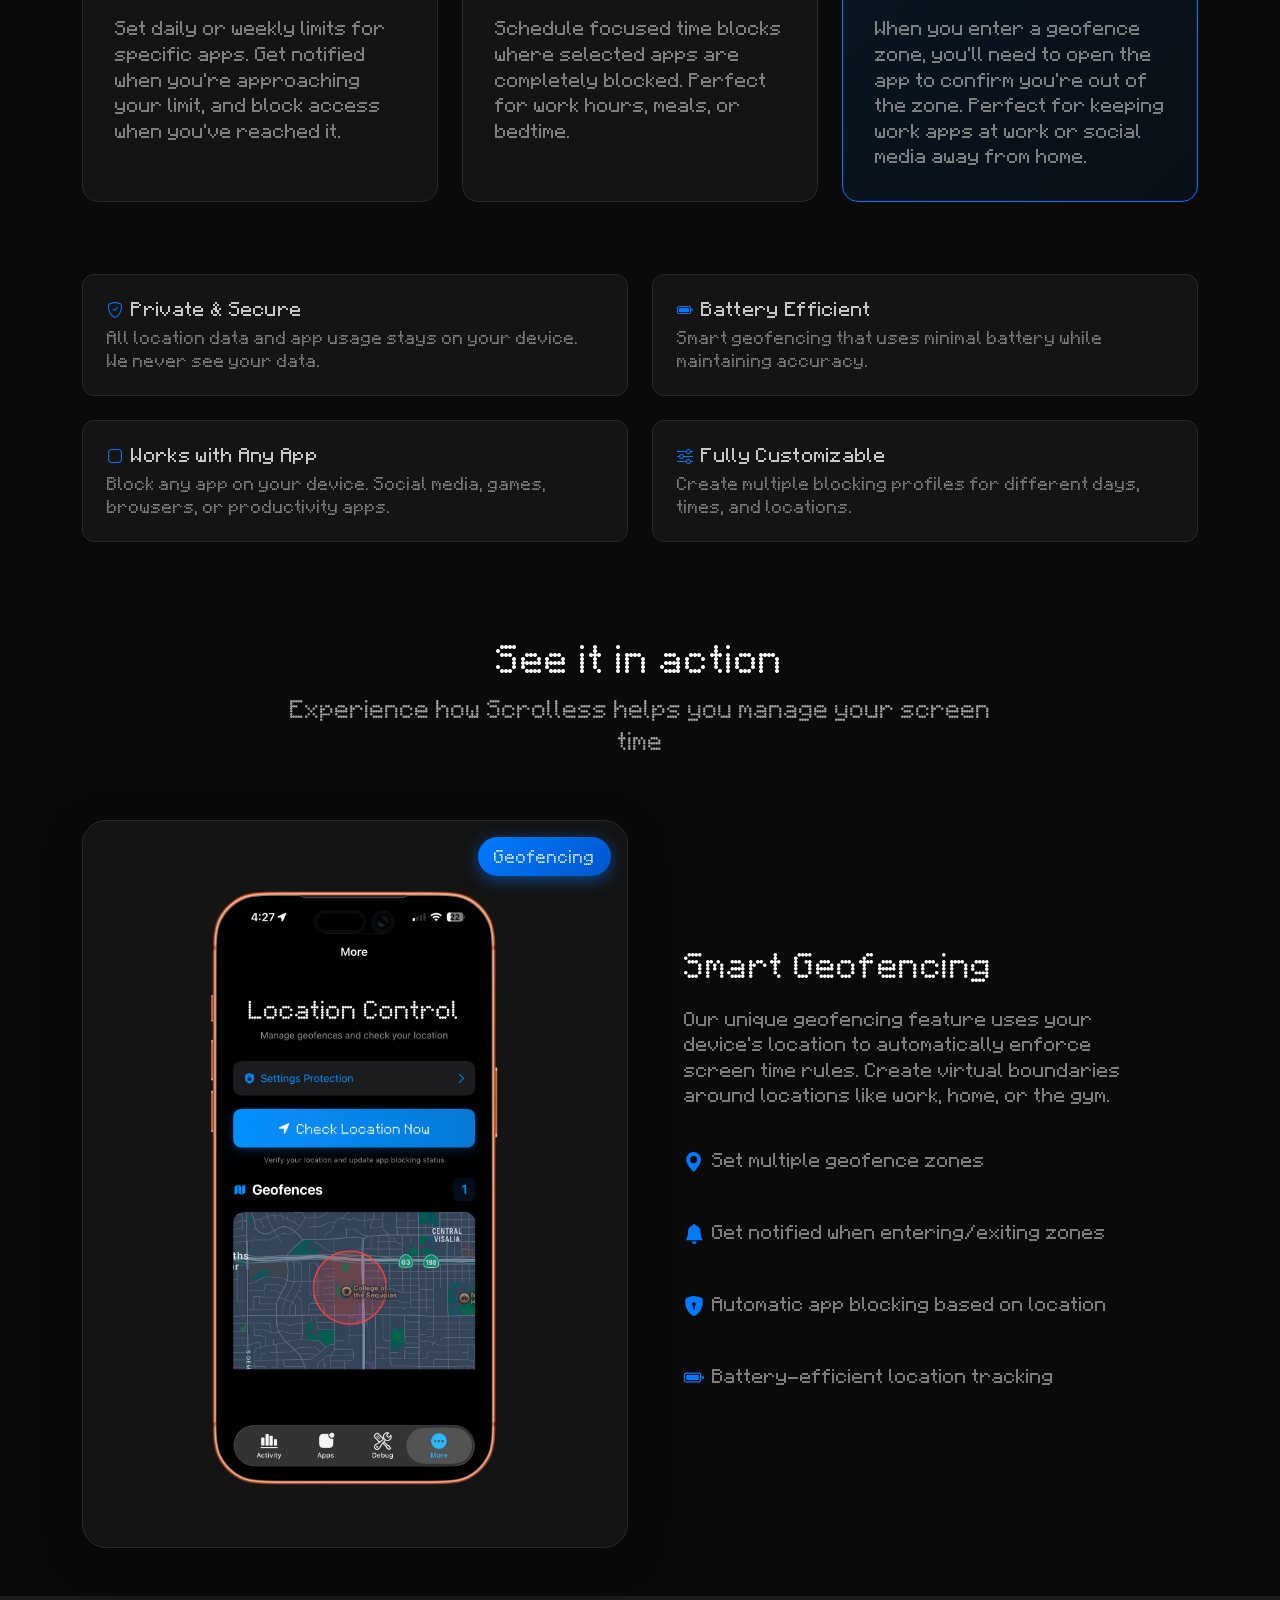
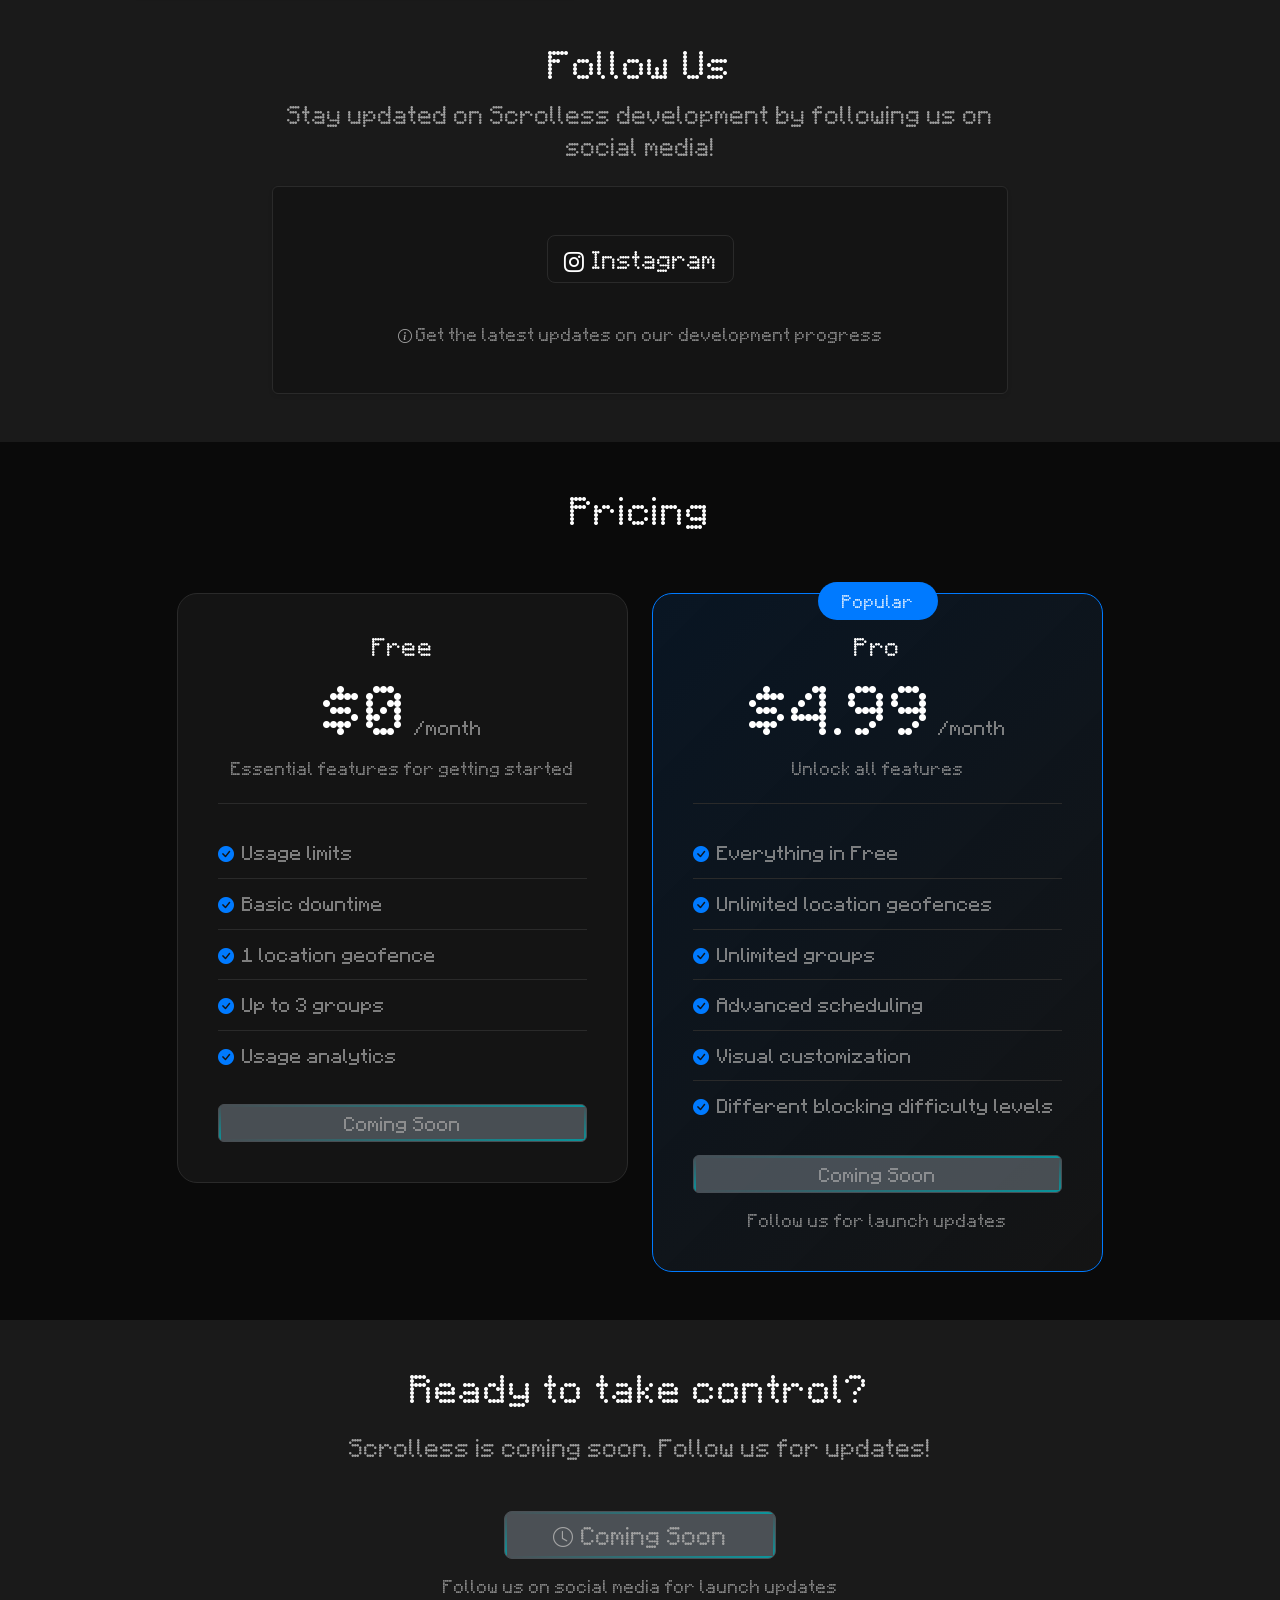
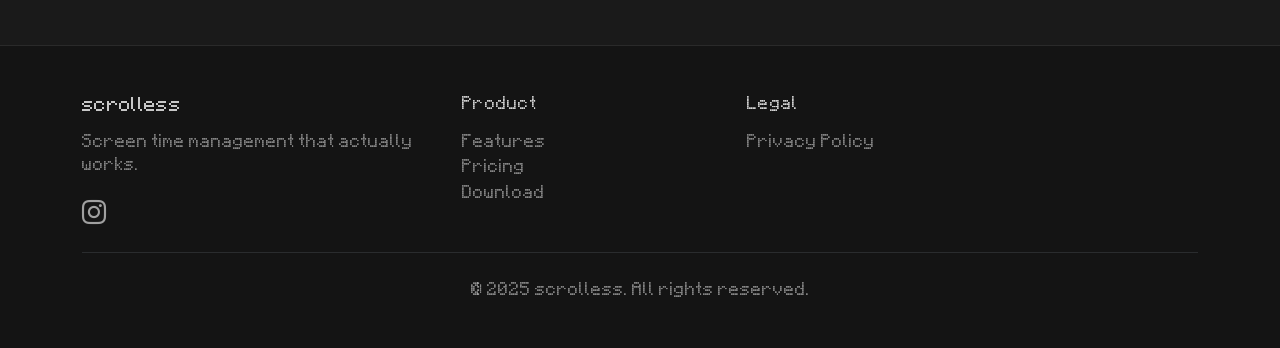
==== commit 8fa30136: "Add files via upload" ====
--- a/index.html
+++ b/index.html
@@ -32,7 +32,13 @@
               <li class="nav-item"><a class="nav-link" href="#pricing">Pricing</a></li>
               <li class="nav-item"><a class="nav-link" href="#notify">Follow Us</a></li>
             </ul>
-            <div class="btn btn-secondary ms-lg-3 disabled">Coming Soon</div>
+            <div class="btn btn-secondary ms-lg-3 disabled coming-soon-animated">
+              <span></span>
+              <span></span>
+              <span></span>
+              <span></span>
+              Coming Soon
+            </div>
           </div>
         </div>
       </nav>
@@ -47,7 +53,11 @@
               <p class="lead mb-4 text-muted">scrolless</p>
               <p class="mb-4 text-muted">Screen time management app that helps you manage your digital habits with three powerful blocking features.</p>
               <div class="d-flex flex-wrap gap-3 mb-4">
-                <div class="btn btn-secondary btn-lg px-4 disabled">
+                <div class="btn btn-secondary btn-lg px-4 disabled coming-soon-animated">
+                  <span></span>
+                  <span></span>
+                  <span></span>
+                  <span></span>
                   Coming Soon
                 </div>
                 <a class="btn btn-outline-light btn-lg px-4" href="#features">
@@ -231,7 +241,13 @@
                   <li><i class="bi bi-check-circle-fill me-2"></i>Up to 3 groups</li>
                   <li><i class="bi bi-check-circle-fill me-2"></i>Usage analytics</li>
                 </ul>
-                <div class="btn btn-secondary w-100 disabled">Coming Soon</div>
+                <div class="btn btn-secondary w-100 disabled coming-soon-animated">
+                  <span></span>
+                  <span></span>
+                  <span></span>
+                  <span></span>
+                  Coming Soon
+                </div>
               </div>
             </div>
             <div class="col-md-6 col-lg-5">
@@ -253,7 +269,13 @@
                   <li><i class="bi bi-check-circle-fill me-2"></i>Visual customization</li>
                   <li><i class="bi bi-check-circle-fill me-2"></i>Different blocking difficulty levels</li>
                 </ul>
-                <div class="btn btn-secondary w-100 disabled">Coming Soon</div>
+                <div class="btn btn-secondary w-100 disabled coming-soon-animated">
+                  <span></span>
+                  <span></span>
+                  <span></span>
+                  <span></span>
+                  Coming Soon
+                </div>
                 <p class="text-muted small text-center mt-3 mb-0">Follow us for launch updates</p>
               </div>
             </div>
@@ -268,7 +290,11 @@
               <h2 class="fw-bold mb-4 scroll-animate">Ready to take control?</h2>
               <p class="lead text-muted mb-5 scroll-animate scroll-animate-delay-1">Scrolless is coming soon. Follow us for updates!</p>
               <div class="scroll-animate scroll-animate-delay-2">
-                <div class="btn btn-secondary btn-lg px-5 disabled">
+                <div class="btn btn-secondary btn-lg px-5 disabled coming-soon-animated">
+                  <span></span>
+                  <span></span>
+                  <span></span>
+                  <span></span>
                   <i class="bi bi-clock me-2"></i>Coming Soon
                 </div>
                 <p class="text-muted small mt-3 mb-0">Follow us on social media for launch updates</p>
@@ -297,6 +323,12 @@
               <li><a href="#features" class="text-muted text-decoration-none small">Features</a></li>
               <li><a href="#pricing" class="text-muted text-decoration-none small">Pricing</a></li>
               <li><a href="#download" class="text-muted text-decoration-none small">Download</a></li>
+            </ul>
+          </div>
+          <div class="col-md-3 col-6">
+            <h6 class="fw-bold mb-3 small">Legal</h6>
+            <ul class="list-unstyled">
+              <li><a href="privacy.html" class="text-muted text-decoration-none small">Privacy Policy</a></li>
             </ul>
           </div>
         </div>
@@ -362,13 +394,22 @@
         lastScroll = currentScroll;
       });
 
-      // Add parallax effect to hero section
+      // Add parallax effect to hero section and fade to black
       window.addEventListener('scroll', () => {
         const scrolled = window.pageYOffset;
         const hero = document.querySelector('.hero');
+        // Use viewport-relative distance but ensure phones have enough scroll room
+        const fadeDistance = Math.max(window.innerHeight * 3, 2000); // Minimum 2000px or 3 viewport heights
+        
         if (hero && scrolled < window.innerHeight) {
           hero.style.transform = `translateY(${scrolled * 0.5}px)`;
           hero.style.opacity = 1 - (scrolled / window.innerHeight) * 0.5;
+          
+          // Fade to black overlay - slower fade that works on all devices
+          const fadeAmount = Math.min(scrolled / fadeDistance, 1);
+          hero.style.setProperty('--fade-opacity', fadeAmount);
+        } else if (hero && scrolled >= window.innerHeight) {
+          hero.style.setProperty('--fade-opacity', '1');
         }
       });
 
--- a/styles/custom.css
+++ b/styles/custom.css
@@ -27,6 +27,11 @@
   -webkit-font-smoothing: antialiased;
   -moz-osx-font-smoothing: grayscale;
   text-rendering: optimizeLegibility;
+}
+
+html {
+  margin: 0;
+  padding: 0;
 }
 
 /* Ensure text maintains 1:1 aspect ratio - no squishing or stretching */
@@ -59,6 +64,7 @@
   background-color: var(--bg-primary);
   color: var(--text-primary);
   padding-top: 76px;
+  margin: 0;
   line-height: 1.6;
   font-stretch: normal;
   font-variation-settings: normal;
@@ -75,6 +81,9 @@
   background-color: rgba(10, 10, 10, 0.8) !important;
   backdrop-filter: blur(10px);
   border-bottom: 1px solid var(--border-color);
+  top: 0;
+  left: 0;
+  right: 0;
 }
 
 .navbar-brand {
@@ -104,6 +113,8 @@
   display: flex;
   align-items: center;
   margin-bottom: 4rem;
+  margin-top: -76px;
+  padding-top: calc(6rem + 76px);
   position: relative;
   z-index: 1;
 }
@@ -241,6 +252,7 @@
 /* Gradient background animation */
 .hero {
   background: linear-gradient(180deg, rgba(0, 102, 255, 0.05), transparent 60%);
+  background-color: var(--bg-primary);
   position: relative;
   overflow: hidden;
 }
@@ -257,6 +269,19 @@
   animation: gradient 15s ease infinite;
   pointer-events: none;
   z-index: 0;
+}
+
+.hero::after {
+  content: '';
+  position: absolute;
+  top: 0;
+  left: 0;
+  right: 0;
+  bottom: 0;
+  background-color: rgba(10, 10, 10, var(--fade-opacity, 0));
+  pointer-events: none;
+  z-index: 1;
+  transition: background-color 0.1s ease;
 }
 
 .hero > .container {
@@ -874,8 +899,11 @@
 @media (max-width: 768px) {
   .hero {
     padding: 4rem 0 6rem 0;
+    padding-top: calc(4rem + 76px);
+    margin-top: -76px;
     text-align: center;
     margin-bottom: 3rem;
+    overflow: visible;
   }
 
   #features {
@@ -926,8 +954,11 @@
 
   .hero {
     padding: 3rem 0 12rem 0;
+    padding-top: calc(3rem + 70px);
+    margin-top: -70px;
     margin-bottom: 6rem;
     min-height: auto;
+    overflow: visible;
   }
 
   .hero .min-vh-100 {
@@ -994,3 +1025,107 @@
 .pricing-card {
   animation: fadeIn 0.6s ease-out;
 }
+
+/* Animated Coming Soon Button */
+.coming-soon-animated {
+  position: relative;
+  overflow: hidden !important;
+  z-index: 1;
+}
+
+.coming-soon-animated::before,
+.coming-soon-animated::after {
+  content: '';
+  position: absolute;
+  display: block;
+  pointer-events: none;
+}
+
+.coming-soon-animated span {
+  position: absolute;
+  display: block;
+  pointer-events: none;
+}
+
+.coming-soon-animated span:nth-child(1) {
+  top: 0;
+  left: 0;
+  width: 100%;
+  height: 2px;
+  background: linear-gradient(90deg, transparent, #03e9f4, transparent);
+  background-size: 200% 100%;
+  animation: animate-border-1 2s linear infinite;
+  z-index: 2;
+}
+
+.coming-soon-animated span:nth-child(2) {
+  top: 0;
+  right: 0;
+  width: 2px;
+  height: 100%;
+  background: linear-gradient(180deg, transparent, #03e9f4, transparent);
+  background-size: 100% 200%;
+  animation: animate-border-2 2s linear infinite;
+  animation-delay: 0.5s;
+  z-index: 2;
+}
+
+.coming-soon-animated span:nth-child(3) {
+  bottom: 0;
+  right: 0;
+  width: 100%;
+  height: 2px;
+  background: linear-gradient(270deg, transparent, #03e9f4, transparent);
+  background-size: 200% 100%;
+  animation: animate-border-3 2s linear infinite;
+  animation-delay: 1s;
+  z-index: 2;
+}
+
+.coming-soon-animated span:nth-child(4) {
+  bottom: 0;
+  left: 0;
+  width: 2px;
+  height: 100%;
+  background: linear-gradient(360deg, transparent, #03e9f4, transparent);
+  background-size: 100% 200%;
+  animation: animate-border-4 2s linear infinite;
+  animation-delay: 1.5s;
+  z-index: 2;
+}
+
+@keyframes animate-border-1 {
+  0% {
+    background-position: -200% 0;
+  }
+  100% {
+    background-position: 200% 0;
+  }
+}
+
+@keyframes animate-border-2 {
+  0% {
+    background-position: 0 -200%;
+  }
+  100% {
+    background-position: 0 200%;
+  }
+}
+
+@keyframes animate-border-3 {
+  0% {
+    background-position: 200% 0;
+  }
+  100% {
+    background-position: -200% 0;
+  }
+}
+
+@keyframes animate-border-4 {
+  0% {
+    background-position: 0 200%;
+  }
+  100% {
+    background-position: 0 -200%;
+  }
+}
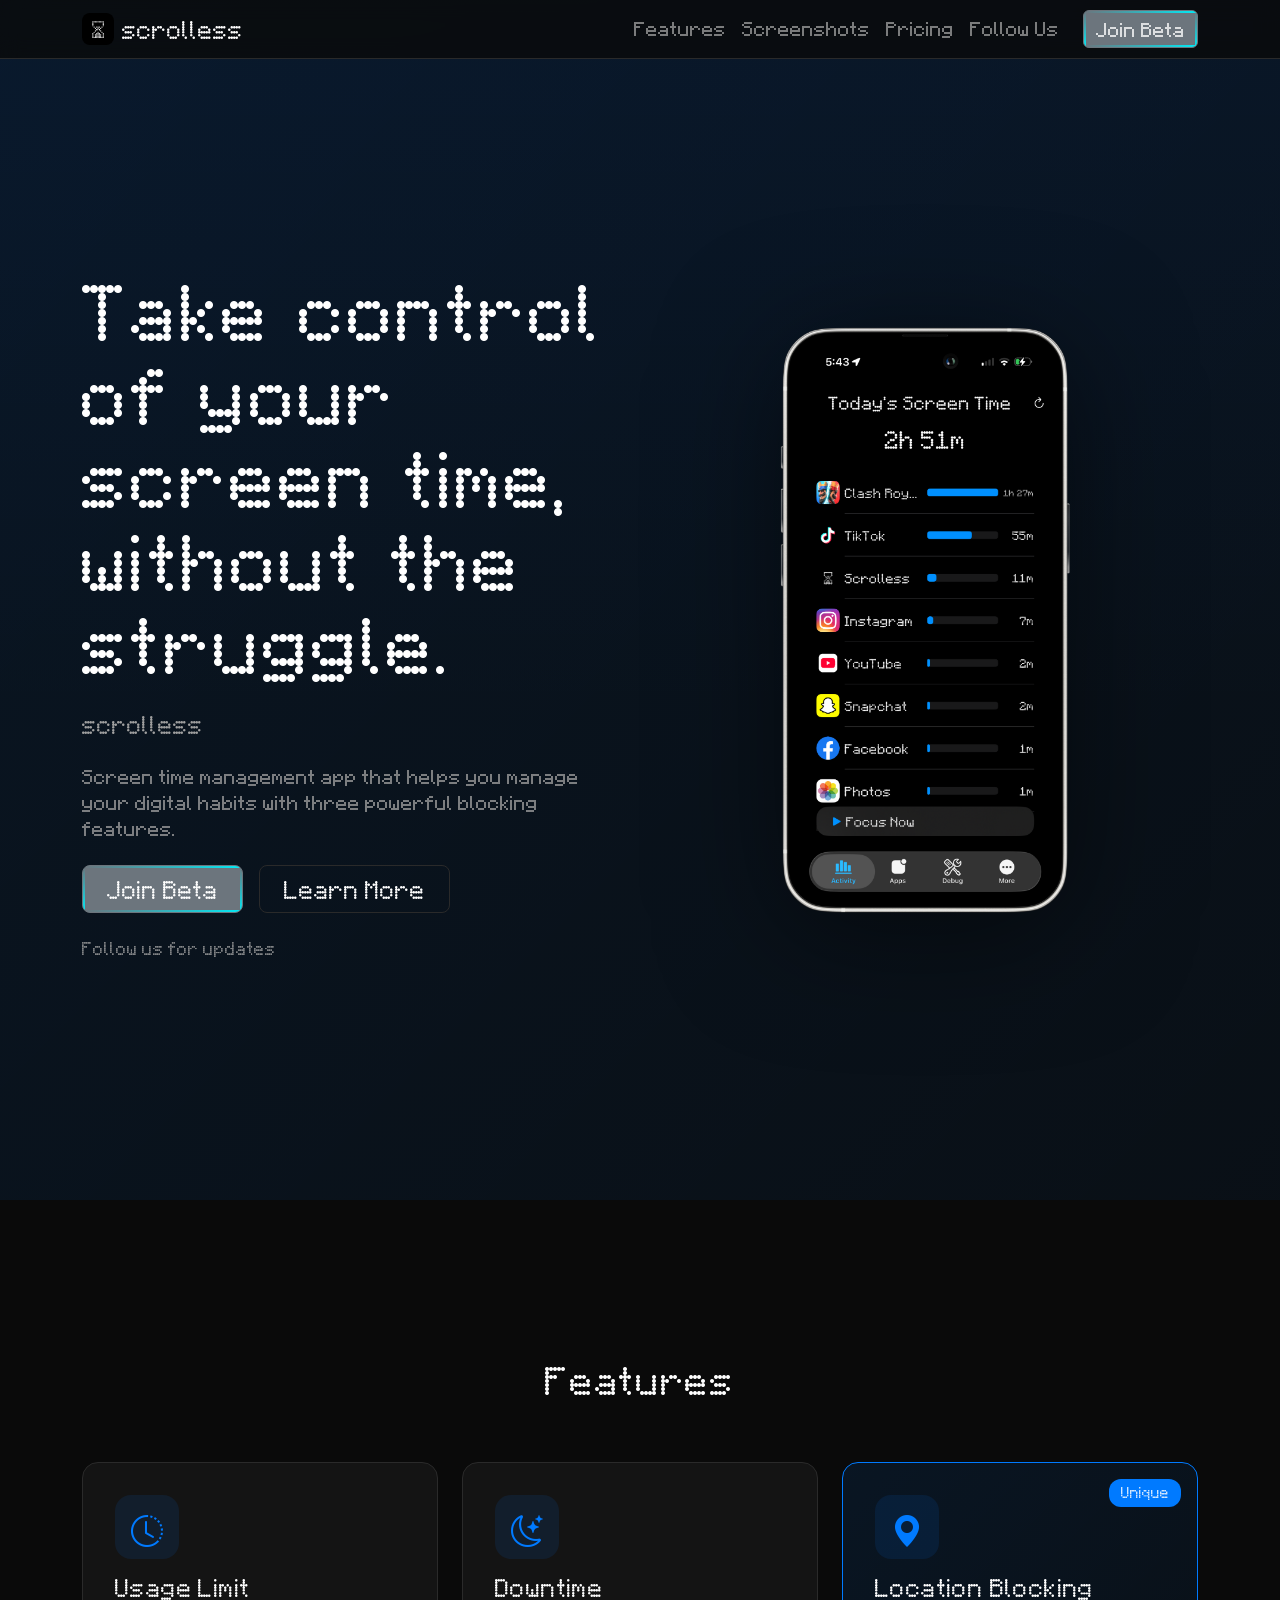
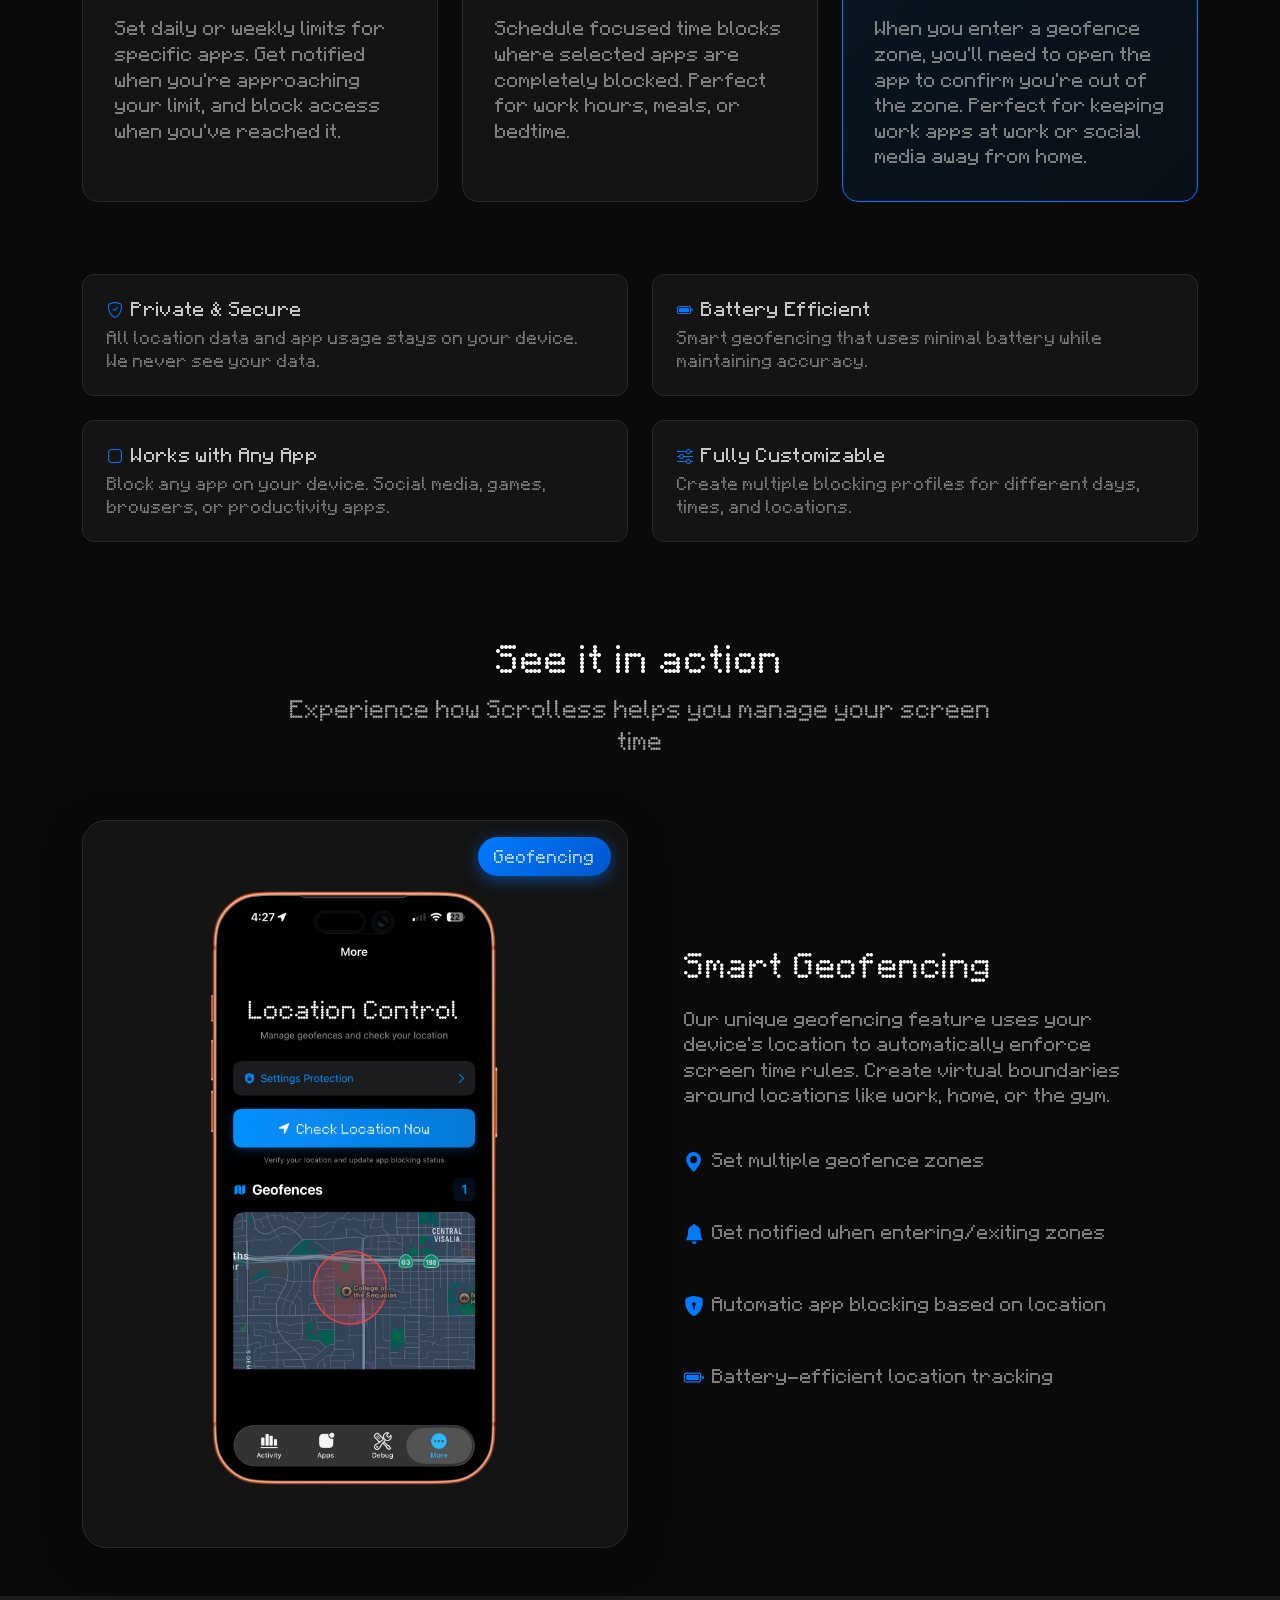
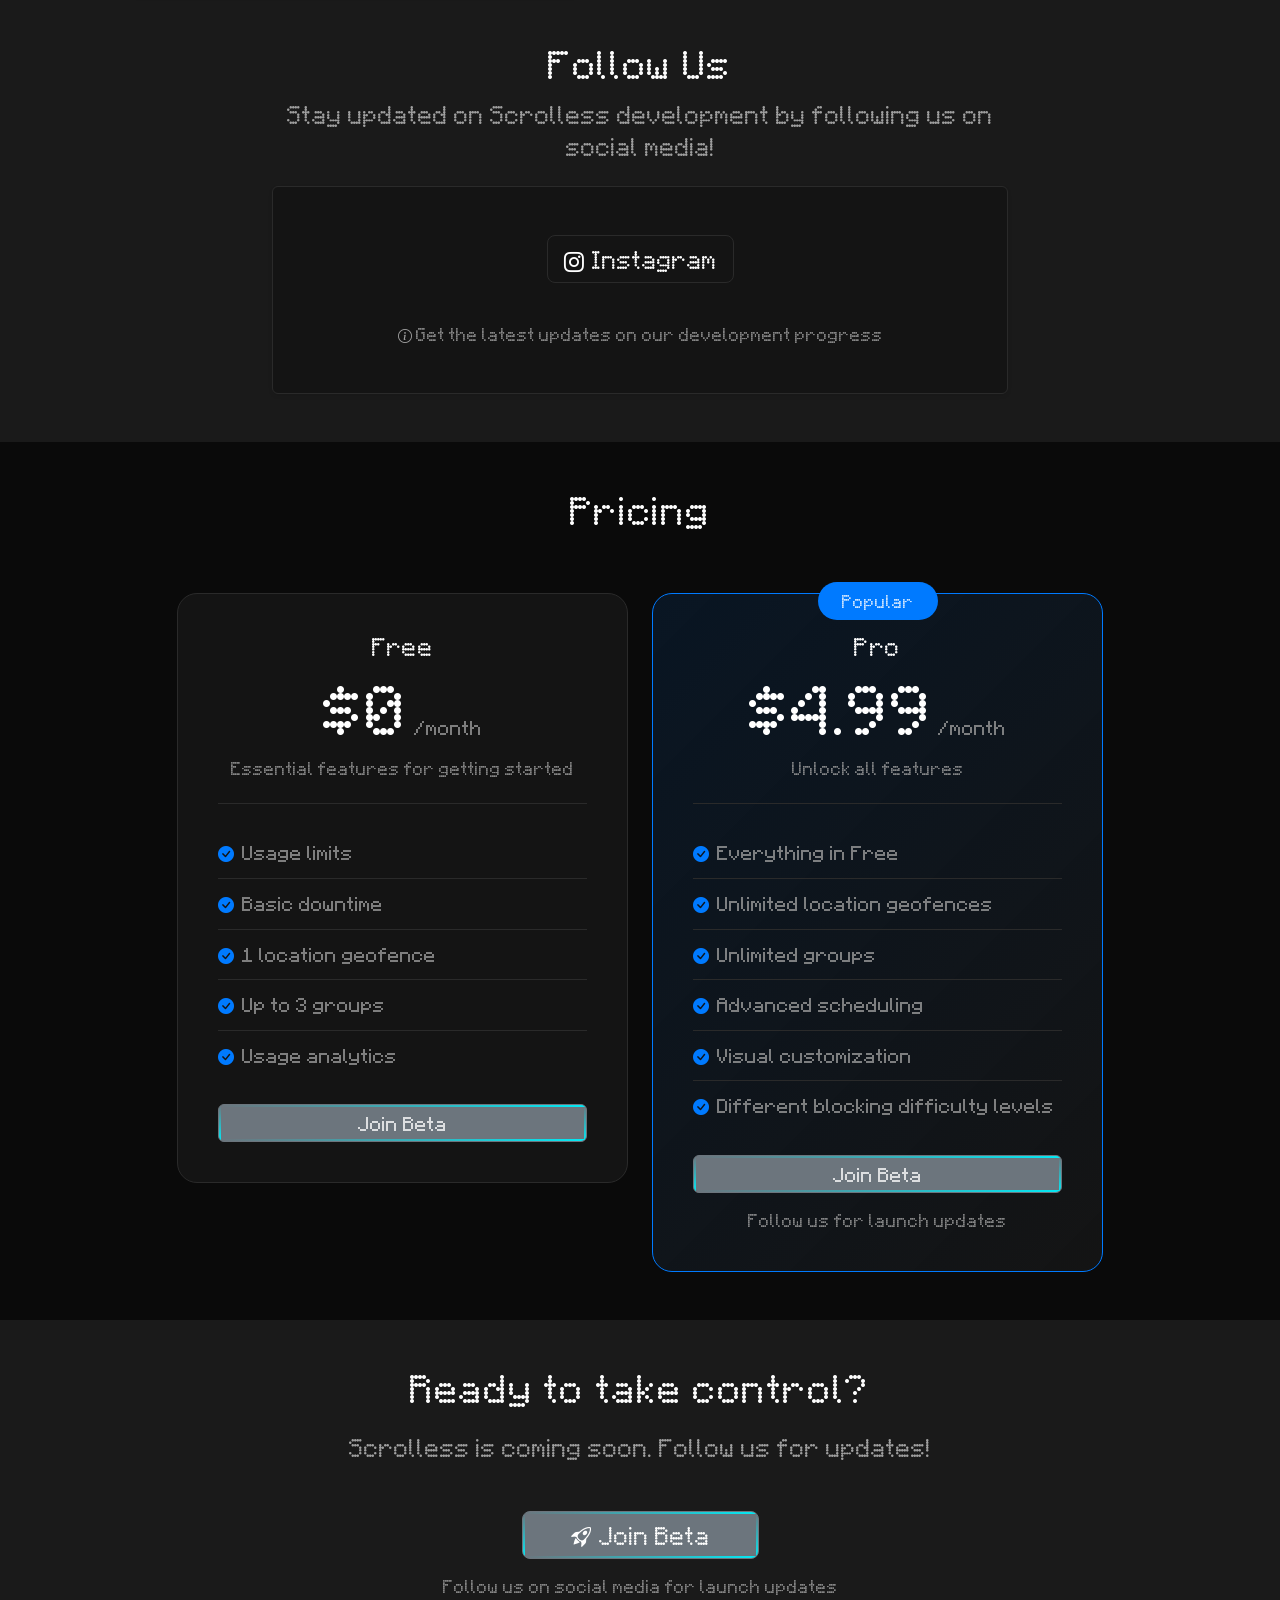
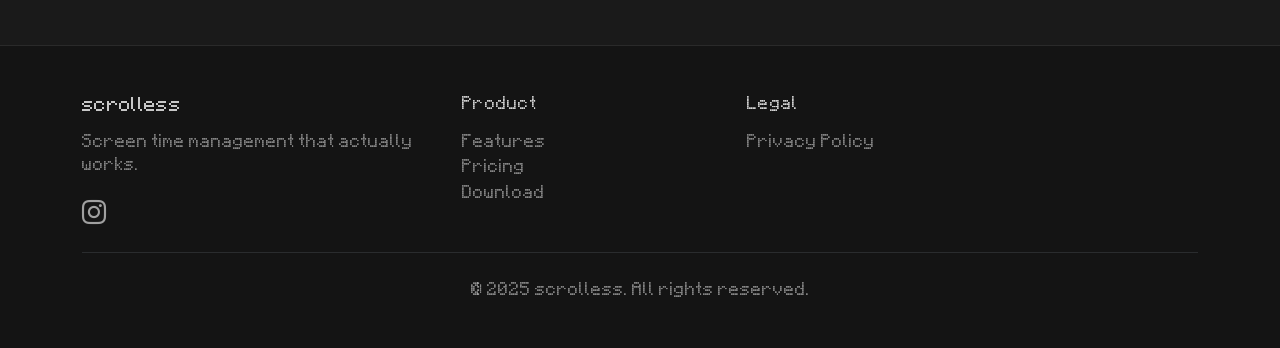
==== commit 636b97c5: "Add files via upload" ====
--- a/index.html
+++ b/index.html
@@ -32,13 +32,13 @@
               <li class="nav-item"><a class="nav-link" href="#pricing">Pricing</a></li>
               <li class="nav-item"><a class="nav-link" href="#notify">Follow Us</a></li>
             </ul>
-            <div class="btn btn-secondary ms-lg-3 disabled coming-soon-animated">
+            <a href="https://testflight.apple.com/join/RTK1A6qk" target="_blank" rel="noopener noreferrer" class="btn btn-secondary ms-lg-3 coming-soon-animated">
               <span></span>
               <span></span>
               <span></span>
               <span></span>
-              Coming Soon
-            </div>
+              Join Beta
+            </a>
           </div>
         </div>
       </nav>
@@ -53,13 +53,13 @@
               <p class="lead mb-4 text-muted">scrolless</p>
               <p class="mb-4 text-muted">Screen time management app that helps you manage your digital habits with three powerful blocking features.</p>
               <div class="d-flex flex-wrap gap-3 mb-4">
-                <div class="btn btn-secondary btn-lg px-4 disabled coming-soon-animated">
-                  <span></span>
-                  <span></span>
-                  <span></span>
-                  <span></span>
-                  Coming Soon
-                </div>
+                <a href="https://testflight.apple.com/join/RTK1A6qk" target="_blank" rel="noopener noreferrer" class="btn btn-secondary btn-lg px-4 coming-soon-animated">
+                  <span></span>
+                  <span></span>
+                  <span></span>
+                  <span></span>
+                  Join Beta
+                </a>
                 <a class="btn btn-outline-light btn-lg px-4" href="#features">
                   Learn More
                 </a>
@@ -241,13 +241,13 @@
                   <li><i class="bi bi-check-circle-fill me-2"></i>Up to 3 groups</li>
                   <li><i class="bi bi-check-circle-fill me-2"></i>Usage analytics</li>
                 </ul>
-                <div class="btn btn-secondary w-100 disabled coming-soon-animated">
-                  <span></span>
-                  <span></span>
-                  <span></span>
-                  <span></span>
-                  Coming Soon
-                </div>
+                <a href="https://testflight.apple.com/join/RTK1A6qk" target="_blank" rel="noopener noreferrer" class="btn btn-secondary w-100 coming-soon-animated">
+                  <span></span>
+                  <span></span>
+                  <span></span>
+                  <span></span>
+                  Join Beta
+                </a>
               </div>
             </div>
             <div class="col-md-6 col-lg-5">
@@ -269,13 +269,13 @@
                   <li><i class="bi bi-check-circle-fill me-2"></i>Visual customization</li>
                   <li><i class="bi bi-check-circle-fill me-2"></i>Different blocking difficulty levels</li>
                 </ul>
-                <div class="btn btn-secondary w-100 disabled coming-soon-animated">
-                  <span></span>
-                  <span></span>
-                  <span></span>
-                  <span></span>
-                  Coming Soon
-                </div>
+                <a href="https://testflight.apple.com/join/RTK1A6qk" target="_blank" rel="noopener noreferrer" class="btn btn-secondary w-100 coming-soon-animated">
+                  <span></span>
+                  <span></span>
+                  <span></span>
+                  <span></span>
+                  Join Beta
+                </a>
                 <p class="text-muted small text-center mt-3 mb-0">Follow us for launch updates</p>
               </div>
             </div>
@@ -290,13 +290,13 @@
               <h2 class="fw-bold mb-4 scroll-animate">Ready to take control?</h2>
               <p class="lead text-muted mb-5 scroll-animate scroll-animate-delay-1">Scrolless is coming soon. Follow us for updates!</p>
               <div class="scroll-animate scroll-animate-delay-2">
-                <div class="btn btn-secondary btn-lg px-5 disabled coming-soon-animated">
-                  <span></span>
-                  <span></span>
-                  <span></span>
-                  <span></span>
-                  <i class="bi bi-clock me-2"></i>Coming Soon
-                </div>
+                <a href="https://testflight.apple.com/join/RTK1A6qk" target="_blank" rel="noopener noreferrer" class="btn btn-secondary btn-lg px-5 coming-soon-animated">
+                  <span></span>
+                  <span></span>
+                  <span></span>
+                  <span></span>
+                  <i class="bi bi-rocket-takeoff me-2"></i>Join Beta
+                </a>
                 <p class="text-muted small mt-3 mb-0">Follow us on social media for launch updates</p>
               </div>
             </div>
@@ -328,7 +328,7 @@
           <div class="col-md-3 col-6">
             <h6 class="fw-bold mb-3 small">Legal</h6>
             <ul class="list-unstyled">
-              <li><a href="privacy.html" class="text-muted text-decoration-none small">Privacy Policy</a></li>
+              <li><a href="/privacy" class="text-muted text-decoration-none small">Privacy Policy</a></li>
             </ul>
           </div>
         </div>
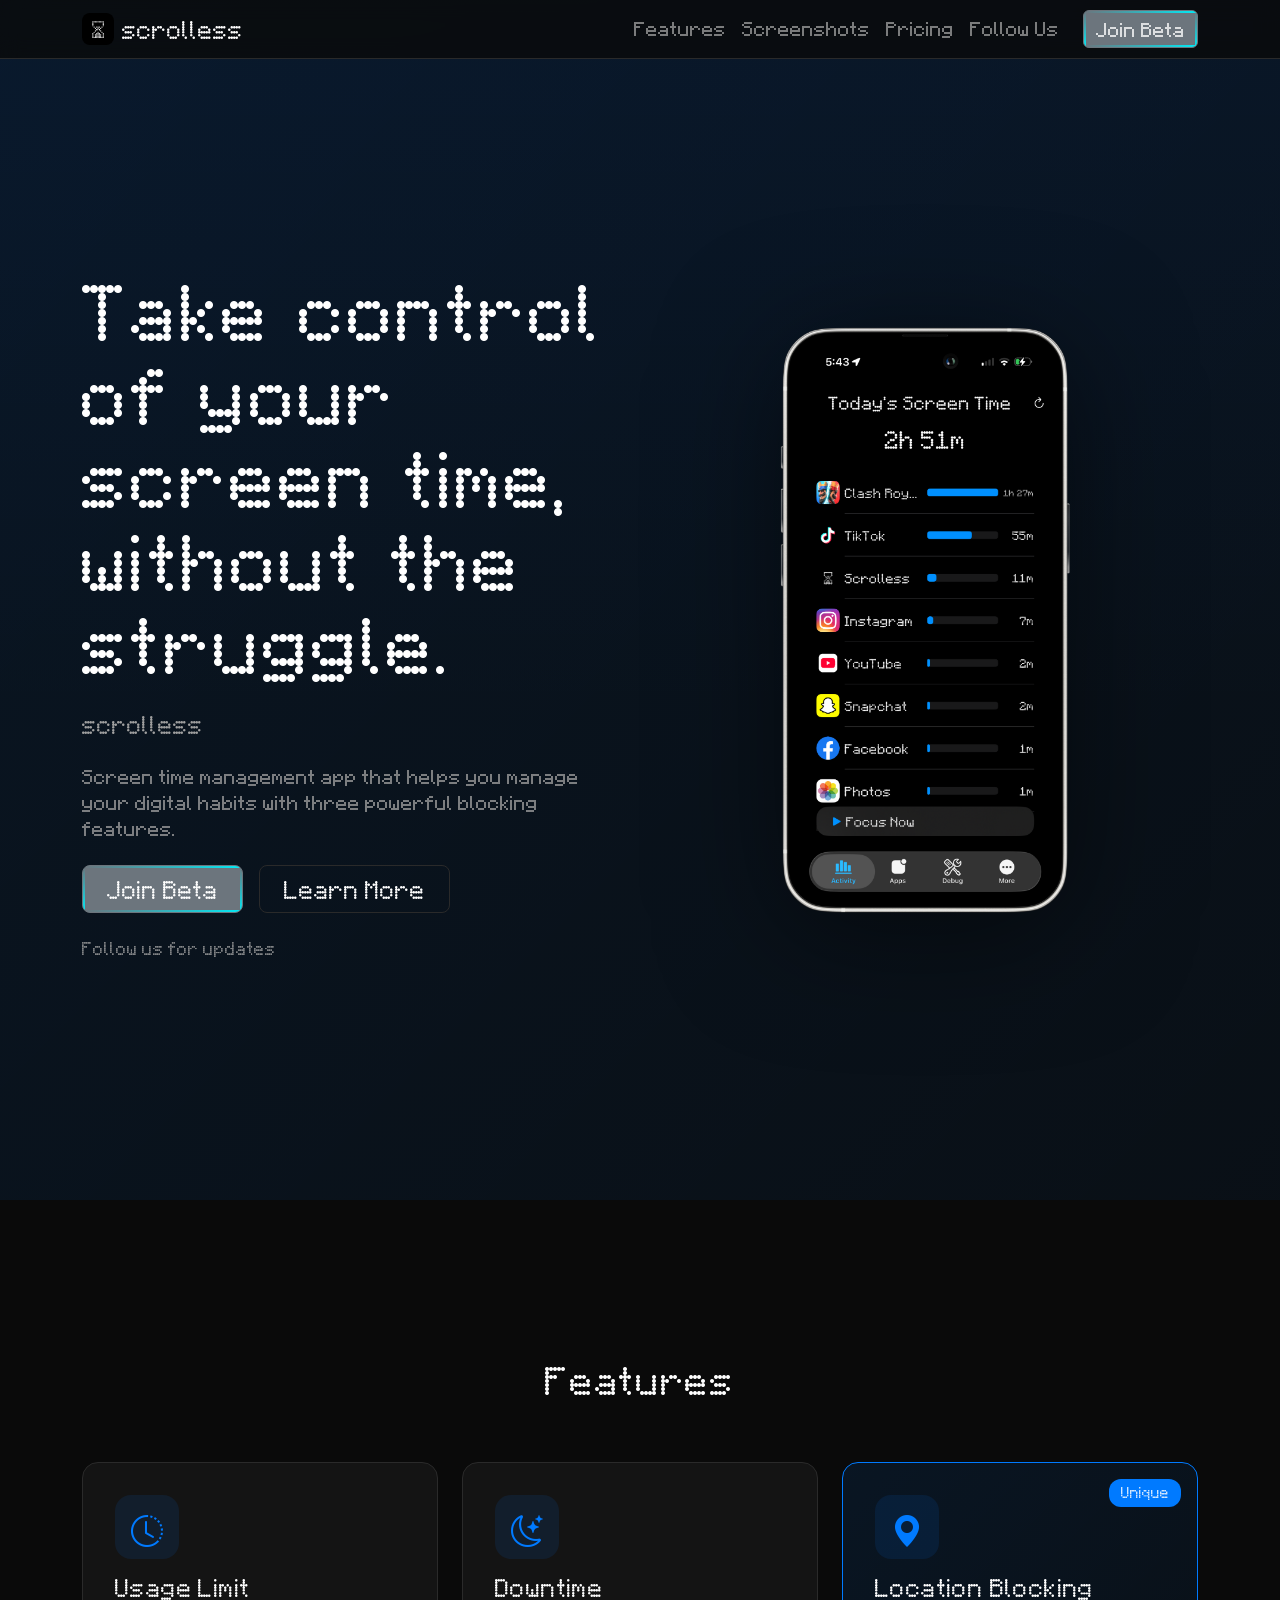
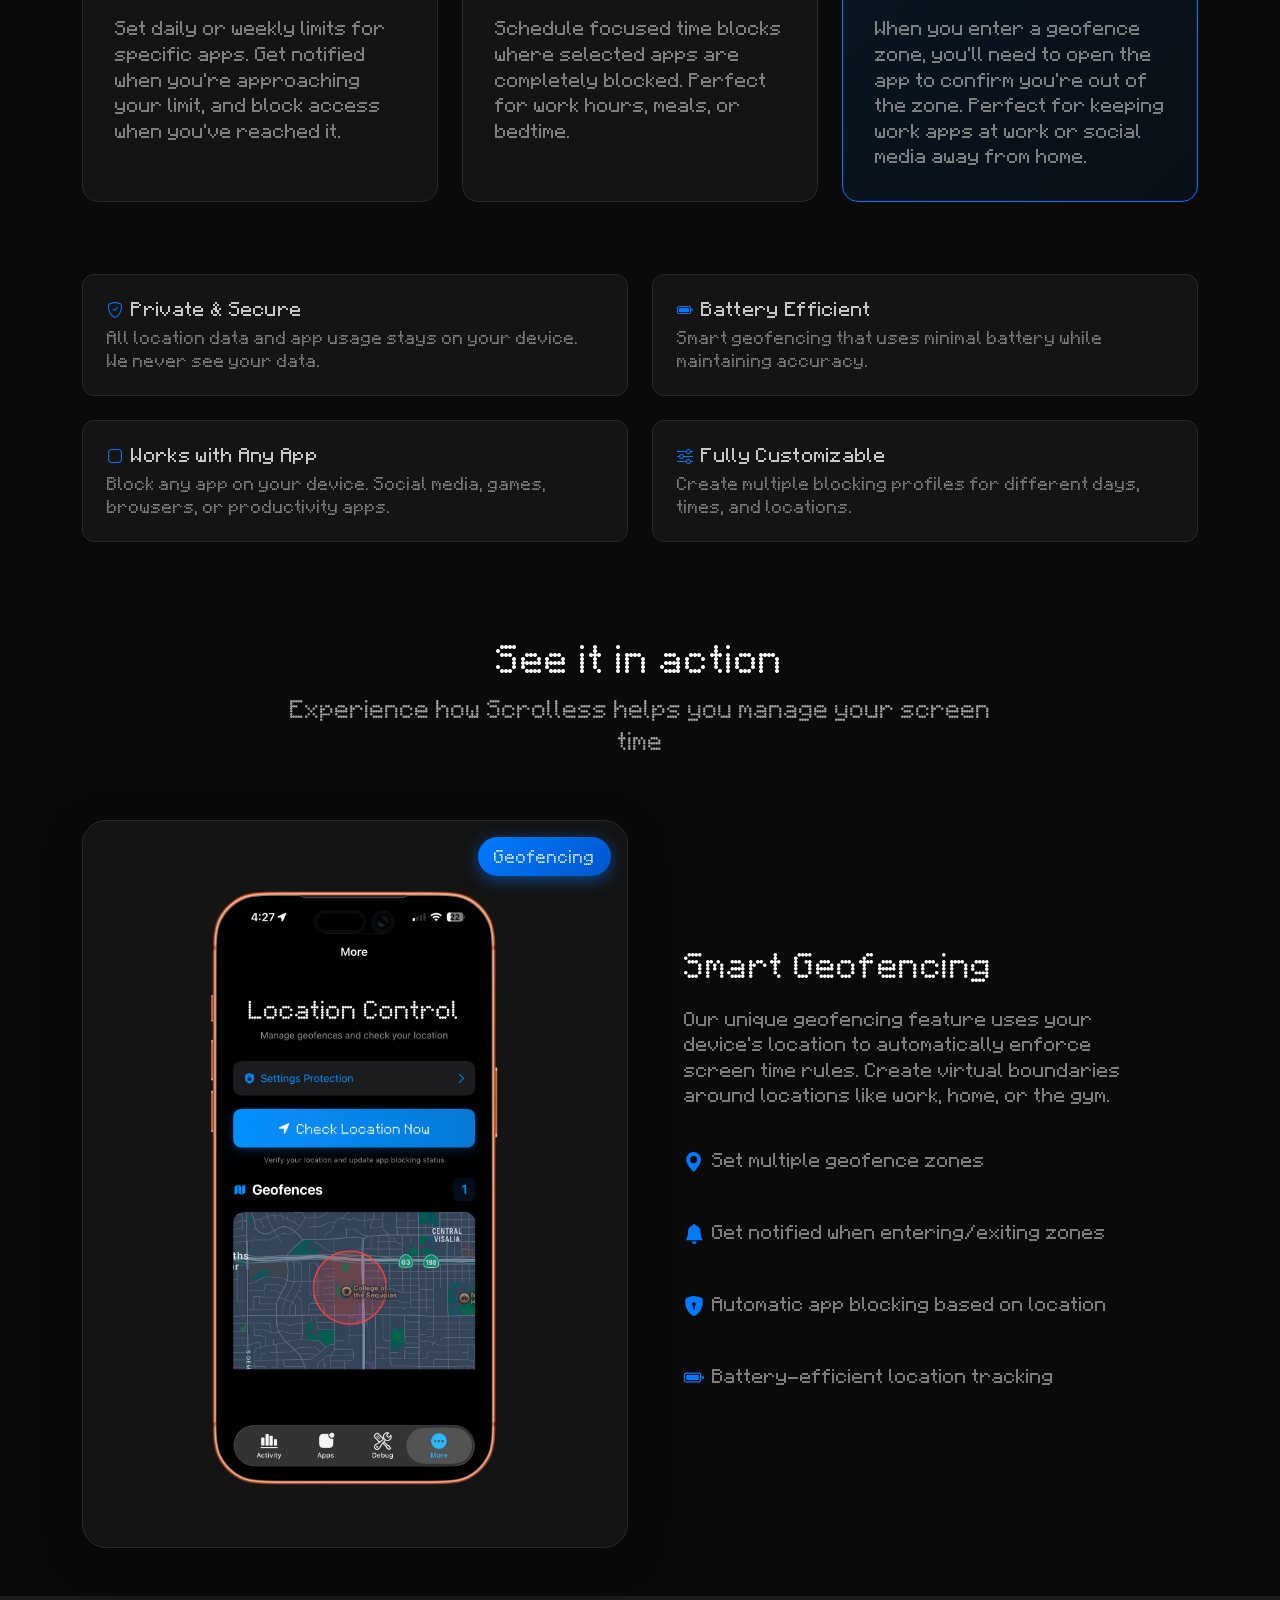
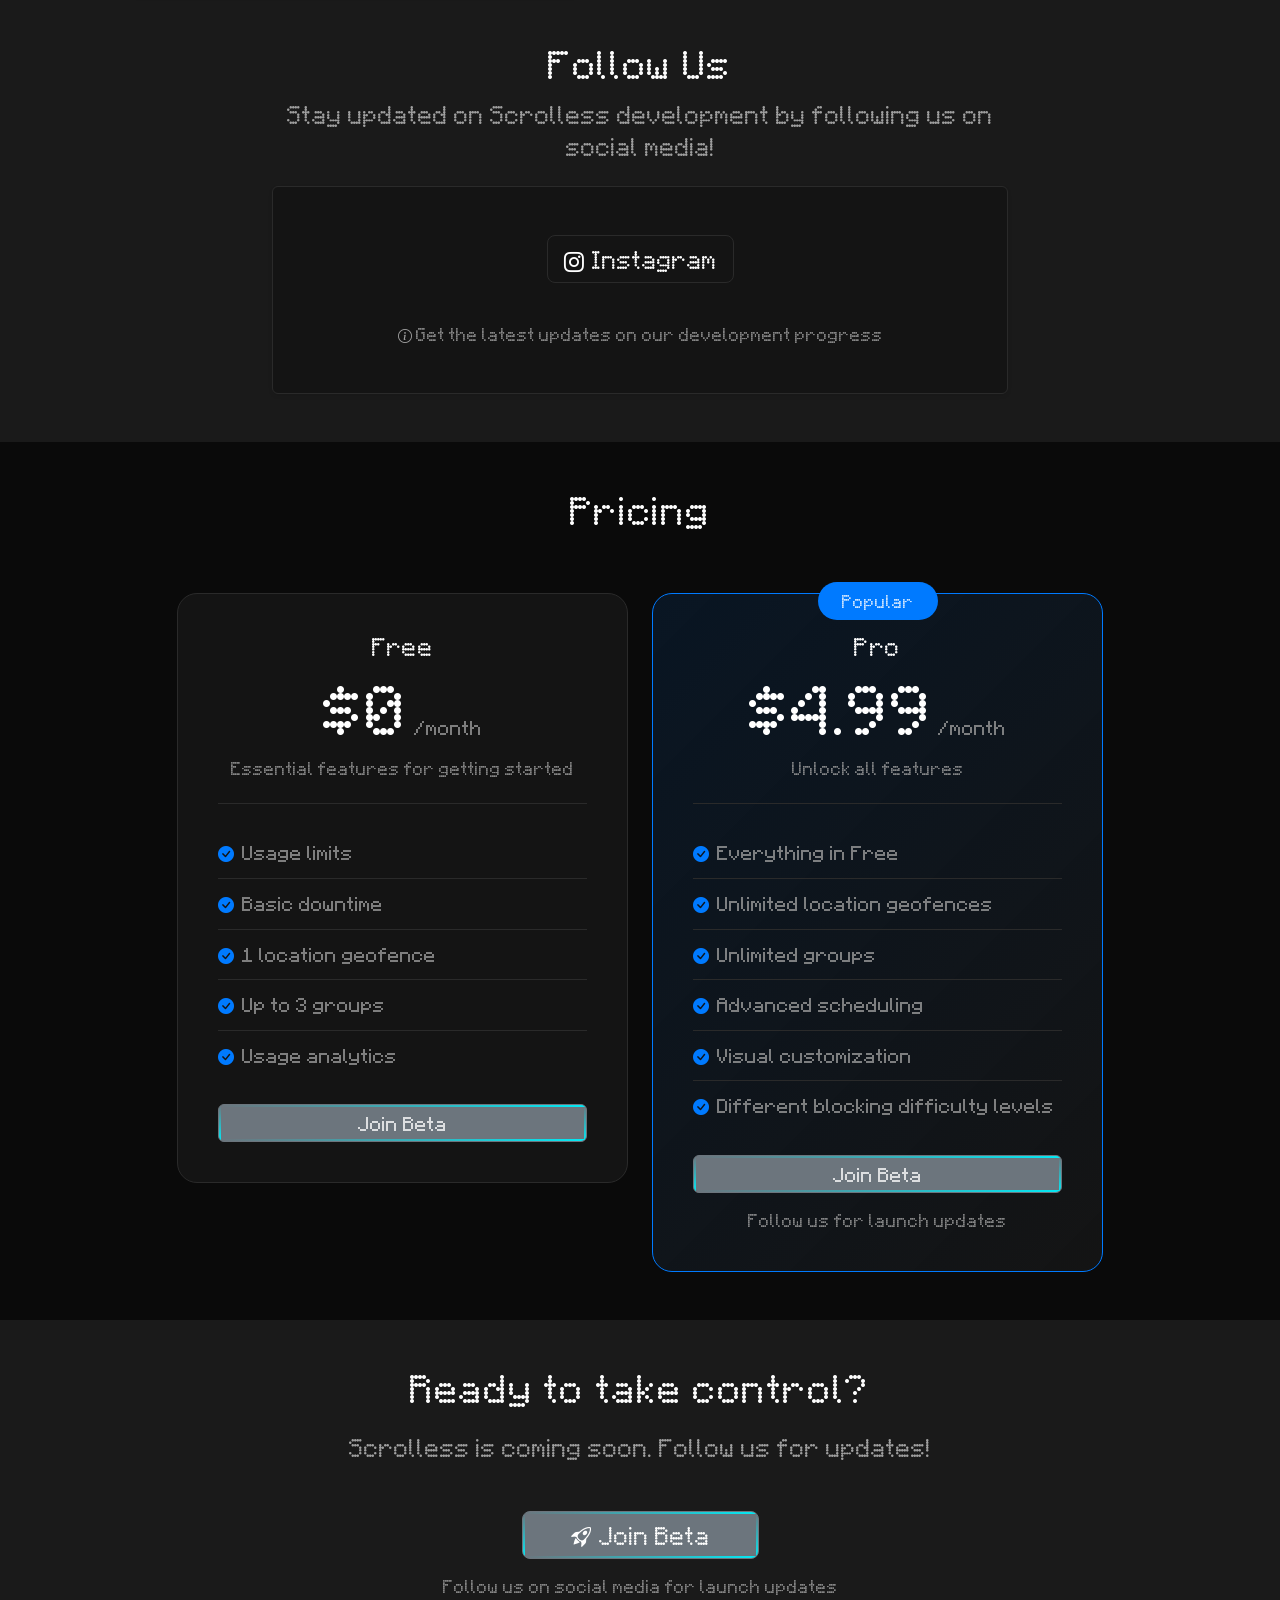
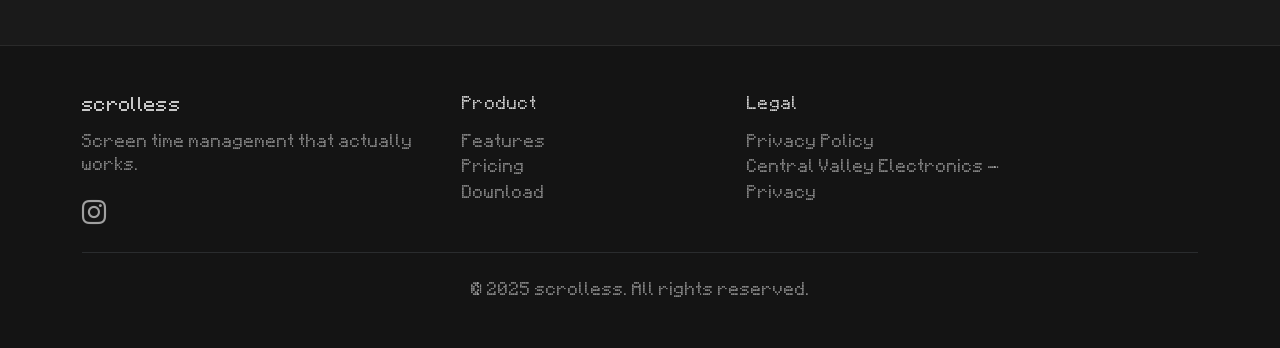
==== commit cb62956b: "Add files via upload" ====
--- a/index.html
+++ b/index.html
@@ -329,6 +329,9 @@
             <h6 class="fw-bold mb-3 small">Legal</h6>
             <ul class="list-unstyled">
               <li><a href="/privacy" class="text-muted text-decoration-none small">Privacy Policy</a></li>
+              <li>
+                <a href="/central-valley-electronics/" class="text-muted text-decoration-none small">Central Valley Electronics — Privacy</a>
+              </li>
             </ul>
           </div>
         </div>
